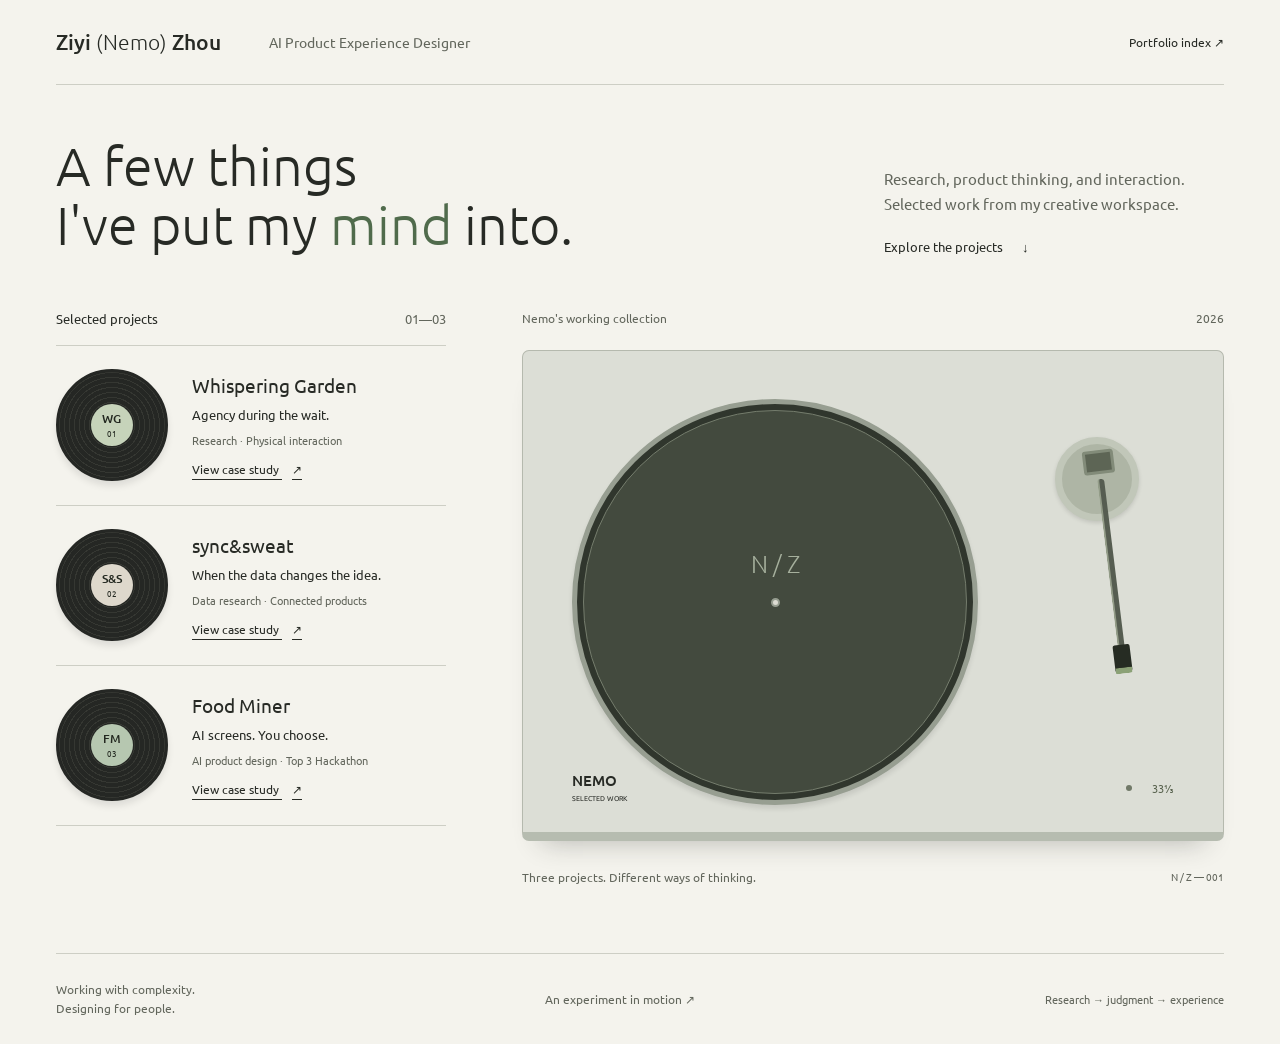
==== index.html @ 621d52f3 "Publish interactive vinyl workspace homepage" ====
<!doctype html>
<html lang="en">
<head>
 <meta charset="utf-8"><meta name="viewport" content="width=device-width,initial-scale=1">
 <title>Nemo's workspace | Selected projects</title>
 <link rel="preconnect" href="https://fonts.googleapis.com"><link rel="preconnect" href="https://fonts.gstatic.com" crossorigin>
 <link href="https://fonts.googleapis.com/css2?family=Ubuntu:wght@300;400;500;700&display=swap" rel="stylesheet">
 <link rel="stylesheet" href="workspace.css">
</head>
<body>
 <a class="skip" href="#projects">Skip to projects</a>
 <header><a class="name" href="index.html">Ziyi <span>(Nemo)</span> Zhou</a><p>AI Product Experience Designer</p><a href="portfolio-index.html">Portfolio index <span aria-hidden="true">↗</span></a></header>
 <main>
  <section class="introduction"><h1>A few things<br>I've put my <em>mind</em> into.</h1><div><p>Research, product thinking, and interaction.<br>Selected work from my creative workspace.</p><a href="#projects">Explore the projects <span aria-hidden="true">↓</span></a></div></section>
  <section class="workspace" aria-label="Project workspace">
   <div class="collection" id="projects"><h2>Selected projects <span>01—03</span></h2>
    <article class="project"><button class="record-source" data-project="garden" aria-label="Place Whispering Garden on the turntable"><span class="mini-record"><span class="record-label garden-label">WG<span>01</span></span></span></button><div><h3>Whispering Garden</h3><p>Agency during the wait.</p><span class="discipline">Research · Physical interaction</span><a href="whispering-garden.html">View case study <span aria-hidden="true">↗</span></a></div></article>
    <article class="project"><button class="record-source" data-project="sync" aria-label="Place Sync and Sweat on the turntable"><span class="mini-record"><span class="record-label sync-label">S&amp;S<span>02</span></span></span></button><div><h3>sync&amp;sweat</h3><p>When the data changes the idea.</p><span class="discipline">Data research · Connected products</span><a href="sync-sweat.html">View case study <span aria-hidden="true">↗</span></a></div></article>
    <article class="project"><button class="record-source" data-project="uber" aria-label="Place Food Miner on the turntable"><span class="mini-record"><span class="record-label uber-label">FM<span>03</span></span></span></button><div><h3>Food Miner</h3><p>AI screens. You choose.</p><span class="discipline">AI product design · Top 3 Hackathon</span><a href="uber-eats.html">View case study <span aria-hidden="true">↗</span></a></div></article>
   </div>
   <div class="station"><div class="station-heading"><span>Nemo's working collection</span><span>2026</span></div>
    <div class="turntable" id="turntable" aria-label="Turntable, drop a project record here">
     <div class="platter" id="platter"><div class="mat"><span class="mat-type">N / Z</span><span class="spindle"></span></div><div class="mounted-record" id="mounted" hidden><div class="record-label" id="mounted-label">WG<span>01</span></div></div></div>
     <div class="arm-base" aria-hidden="true"><div class="tonearm"><span class="arm-weight"></span><span class="arm-shaft"></span><span class="cartridge"></span></div></div>
     <div class="device-bottom" aria-hidden="true"><span class="device-mark">NEMO<br><small>SELECTED WORK</small></span><span class="device-light"></span><span class="device-speed">33⅓</span></div>
    </div>
    <div class="station-caption"><span class="status" id="status" role="status" aria-live="polite">Three projects. Different ways of thinking.</span><button id="cancel" type="button" hidden>Cancel</button><span class="catalogue">N / Z — 001</span></div>
    <div class="selected-preview" id="selected-preview" hidden><img id="selected-image" alt=""><div><span id="selected-category"></span><p id="selected-name"></p></div></div>
   </div>
  </section>
 </main>
 <footer><p>Working with complexity.<br>Designing for people.</p><a href="ascii-motion.html">An experiment in motion <span aria-hidden="true">↗</span></a><span>Research → judgment → experience</span></footer>
 <script src="workspace.js"></script>
</body>
</html>
---- workspace.css ----
:root{font-family:Ubuntu,Arial,sans-serif;color:#272a25;background:#f4f3ed;--green:#506b4c;--rule:#cdcec5}*{box-sizing:border-box}body{margin:0}a{color:inherit;text-underline-offset:5px}button{font:inherit;color:inherit}a:focus-visible,button:focus-visible{outline:2px solid var(--green);outline-offset:6px}::selection{background:#d9e4cf}.skip{position:fixed;top:-70px;left:20px;z-index:10;background:#272a25;color:white;padding:12px}.skip:focus{top:10px}header,main,footer{width:min(1440px,calc(100% - 112px));margin:auto}header{display:flex;align-items:center;gap:48px;border-bottom:1px solid var(--rule);padding:28px 0;font-size:14px}header .name{font-size:21px;text-decoration:none;font-weight:500}.name span{font-weight:300}header p{color:#62665c;margin:0}header>a:last-child{margin-left:auto;text-decoration:none;font-size:12px}.introduction{display:flex;justify-content:space-between;align-items:flex-end;padding:52px 0 45px;gap:40px}h1{font-size:54px;font-weight:300;line-height:1.09;margin:0;letter-spacing:0}h1 em{font-style:normal;color:var(--green)}.introduction>div{width:340px}.introduction p{font-size:15px;line-height:1.7;margin:0 0 18px;color:#62665c}.introduction a{font-size:13px;text-decoration:none}.introduction a span{margin-left:16px}.workspace{display:grid;grid-template-columns:390px minmax(0,1fr);gap:76px;padding:10px 0 62px;align-items:start}.collection h2{font-size:13px;font-weight:400;display:flex;justify-content:space-between;padding:0 0 18px;margin:0;border-bottom:1px solid var(--rule)}.collection h2 span{color:#62665c}.project{display:grid;grid-template-columns:112px 1fr;gap:24px;align-items:center;min-height:160px;border-bottom:1px solid var(--rule)}.project h3{font-size:19px;font-weight:400;margin:0 0 7px}.project p{font-size:13px;margin:0 0 7px;line-height:1.5}.discipline{display:block;font-size:11px;color:#62665c}.project a{display:inline-block;font-size:12px;margin-top:13px}.project a span{margin-left:10px}.record-source{width:112px;height:112px;border:0;background:none;padding:0;cursor:grab;touch-action:pan-y}.record-source:active{cursor:grabbing}.mini-record{position:relative;display:grid;place-items:center;width:112px;height:112px;border-radius:50%;background:repeating-radial-gradient(circle,#252724 0 2px,#353732 2px 3px,#252724 3px 5px);border:3px solid #252724;box-shadow:0 5px 7px #00000018;transition:transform 170ms ease}.record-source:hover .mini-record{transform:translateY(-4px) rotate(-8deg)}.record-label{width:40%;height:40%;border-radius:50%;background:#c5d0b5;display:flex;flex-direction:column;justify-content:center;align-items:center;font-weight:500;font-size:12px;color:#232820;line-height:1.4}.record-label span{font-size:8px;font-weight:400}.garden-label{background:#c6d3ba}.sync-label{background:#ded8cc}.uber-label{background:#b6c7b0}.station{min-width:0}.station-heading{display:flex;justify-content:space-between;font-size:12px;color:#62665c;padding-bottom:24px}.turntable{position:relative;width:100%;aspect-ratio:1.43;background:#dcded6;border:1px solid #b5b9ae;border-bottom:9px solid #b6bcb0;border-radius:7px;box-shadow:0 20px 26px -20px #272a2550;isolation:isolate}.platter{position:absolute;width:64%;aspect-ratio:1;left:7%;top:9%;border:5px solid #979e91;border-radius:50%;background:#30362d;box-shadow:0 4px 5px #00000018}.mat{position:absolute;inset:6px;border-radius:50%;display:grid;place-items:center;background:#434a3e;border:1px solid #747c6c}.mat-type{font-size:24px;color:#a6b09d;font-weight:300;transform:translateY(-38px)}.spindle{width:9px;height:9px;position:absolute;top:calc(50% - 4px);left:calc(50% - 4px);background:#dddcd3;border:2px solid #969d90;border-radius:50%;z-index:4}.mounted-record{position:absolute;inset:1px;border-radius:50%;background:repeating-radial-gradient(circle,#22251f 0 2px,#34382f 2px 3px,#22251f 3px 5px);display:grid;place-items:center}.mounted-record[hidden]{display:none}.mounted-record .record-label{font-size:28px}.mounted-record .record-label span{font-size:11px}.arm-base{position:absolute;left:82%;top:14%;width:11%;aspect-ratio:1;border-radius:50%;background:#aeb5a5;border:7px solid #c1c7b9;box-shadow:0 2px 4px #00000020}.tonearm{position:absolute;left:50%;top:50%;width:7px;height:260%;transform-origin:50% 0;transform:rotate(-7deg);transition:transform 380ms ease}.arm-shaft{position:absolute;inset:0 0 10%;background:#565d51;border-left:2px solid #939c88;border-radius:3px}.arm-weight{position:absolute;top:-29px;left:-12px;width:31px;height:24px;background:#5d6555;border:3px solid #828b79;border-radius:3px}.cartridge{position:absolute;width:17px;height:29px;left:-5px;bottom:0;background:#262c23;border-bottom:6px solid #8ba176;border-radius:2px}.device-bottom{position:absolute;bottom:6%;left:7%;right:7%;display:flex;align-items:center;gap:20px}.device-mark{font-size:15px;font-weight:500;line-height:1}.device-mark small{font-size:7px;font-weight:400}.device-light{margin-left:auto;width:6px;height:6px;border-radius:50%;background:#717968}.device-speed{font-size:11px;color:#59634f}.station-caption{display:flex;align-items:center;justify-content:space-between;gap:16px;font-size:12px;margin-top:22px;color:#62665c;min-height:28px}.catalogue{font-size:10px;white-space:nowrap}.station-caption button{background:none;border:0;padding:8px;text-decoration:underline;cursor:pointer;font-size:12px}.selected-preview{display:flex;align-items:center;gap:16px;margin-top:20px}.selected-preview[hidden]{display:none}.selected-preview img{width:58px;height:58px;object-fit:cover}.selected-preview span{font-size:10px;color:#62665c}.selected-preview p{font-size:16px;margin:5px 0 0}.turntable.is-target .platter{outline:2px solid var(--green);outline-offset:5px}.turntable.is-playing .mounted-record{animation:spin 1.8s linear infinite}.turntable.is-playing .tonearm{transform:rotate(30deg)}.turntable.is-playing .device-light{background:#678650}.drag-record{position:fixed;top:0;left:0;z-index:20;pointer-events:none;width:112px;height:112px}.drag-record .mini-record{box-shadow:0 12px 17px #00000030}.record-source.is-dragging{opacity:.35}footer{border-top:1px solid var(--rule);display:flex;justify-content:space-between;gap:30px;align-items:center;padding:26px 0;color:#62665c;font-size:12px}footer p{margin:0;line-height:1.6}footer>span{font-size:11px}footer a{text-decoration:none}@keyframes spin{to{transform:rotate(360deg)}}
.platter{width:58%;top:10%}.arm-base{left:76%;top:18%;width:12%}.tonearm{height:280%}.turntable.is-playing .tonearm{transform:rotate(42deg)}
@media(min-width:1600px){.workspace{gap:100px;grid-template-columns:430px 1fr}.introduction{padding:60px 0}.project{min-height:180px}}
@media(max-width:1100px){header,main,footer{width:calc(100% - 56px)}.workspace{grid-template-columns:330px minmax(0,1fr);gap:32px}.project{grid-template-columns:90px 1fr;gap:18px}.record-source,.mini-record{width:90px;height:90px}.project h3{font-size:17px}h1{font-size:46px}.introduction>div{width:290px}.station-caption{align-items:flex-start}.catalogue{display:none}}
@media(max-width:760px){header,main,footer{width:calc(100% - 36px)}header{flex-wrap:wrap;gap:10px;padding:22px 0}header .name{font-size:19px}header p{order:3;width:100%;font-size:12px}.introduction{display:block;padding:34px 0}h1{font-size:42px}.introduction>div{width:auto;margin-top:22px}.introduction p{font-size:14px}.workspace{display:flex;flex-direction:column;gap:32px}.collection,.station{width:100%}.project{min-height:145px;grid-template-columns:90px 1fr}.station{max-width:560px;align-self:center}.project h3{font-size:18px}.station-heading{padding-bottom:16px}.station-caption{font-size:11px}.mounted-record .record-label{font-size:20px}footer{align-items:flex-start}footer>span{display:none}.mat-type{font-size:18px;transform:translateY(-26px)}}
@media(prefers-reduced-motion:reduce){*,*::before,*::after{animation:none!important;transition:none!important}}
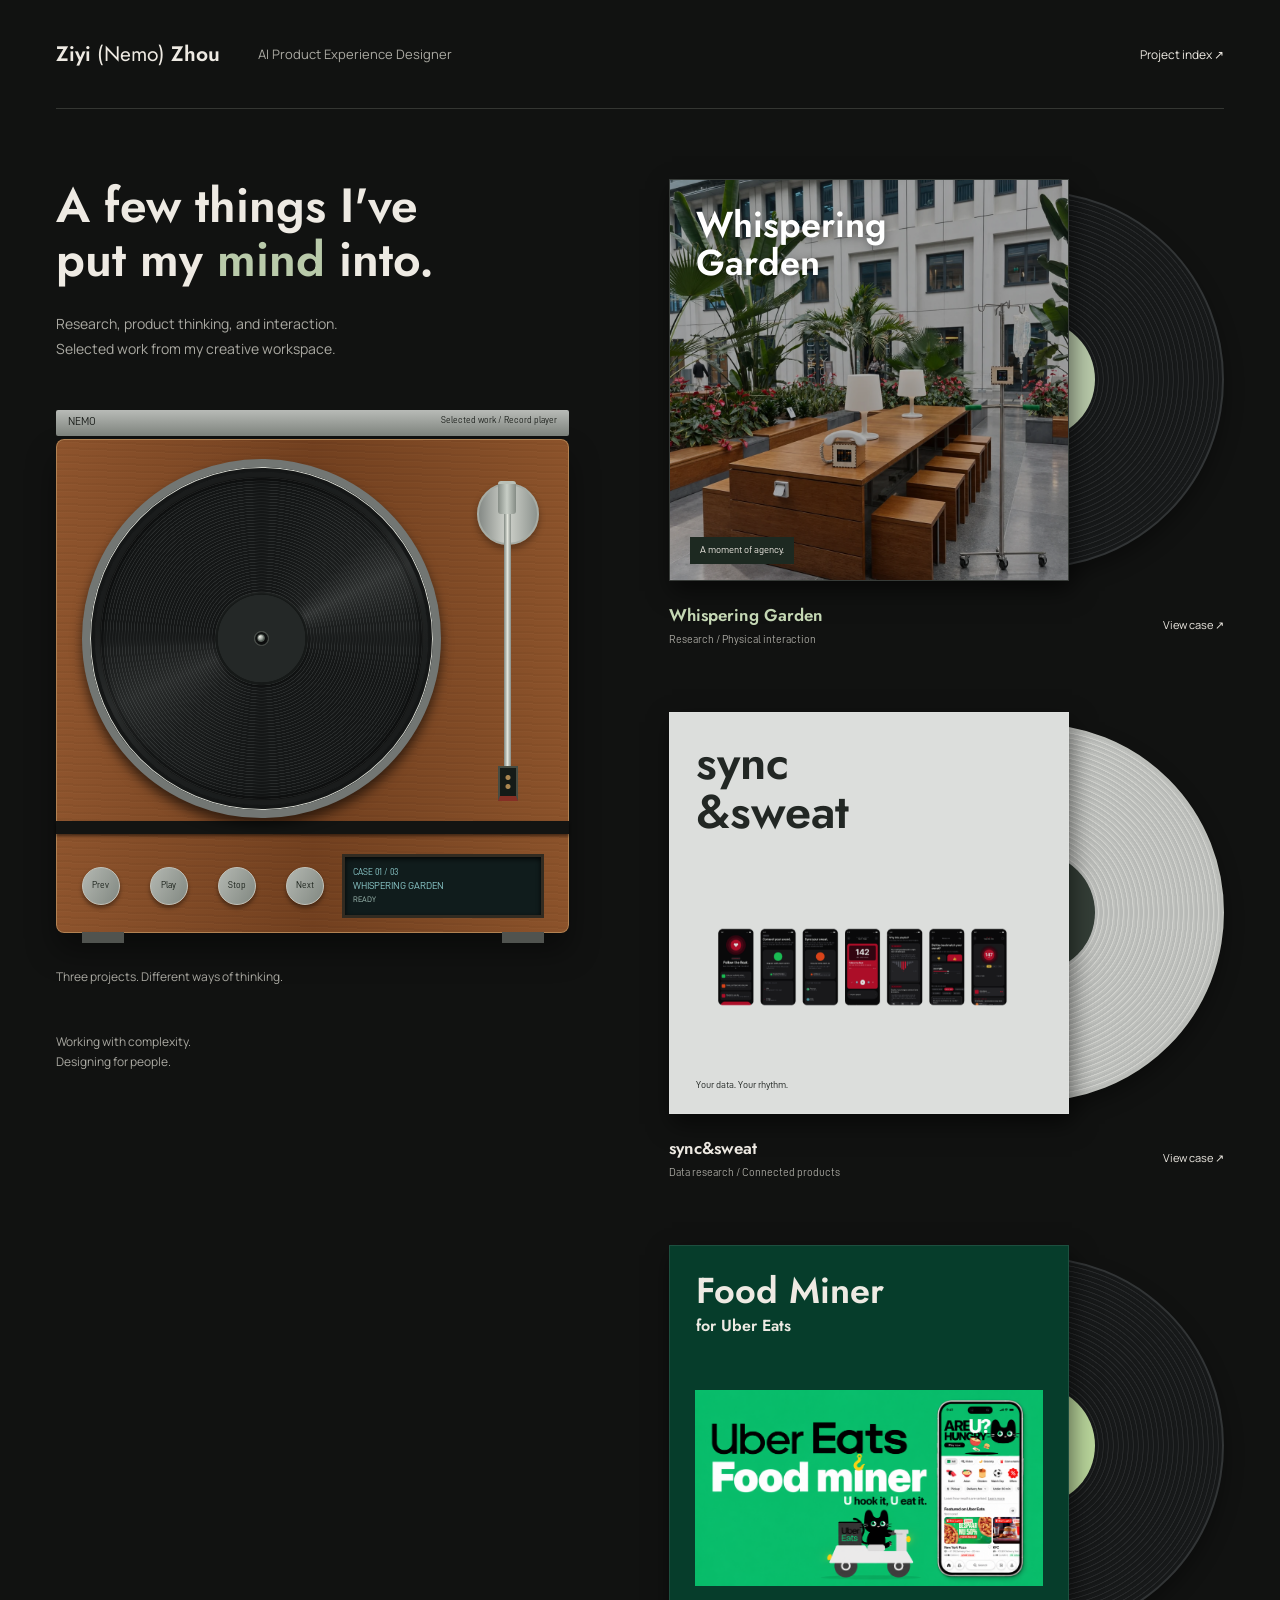
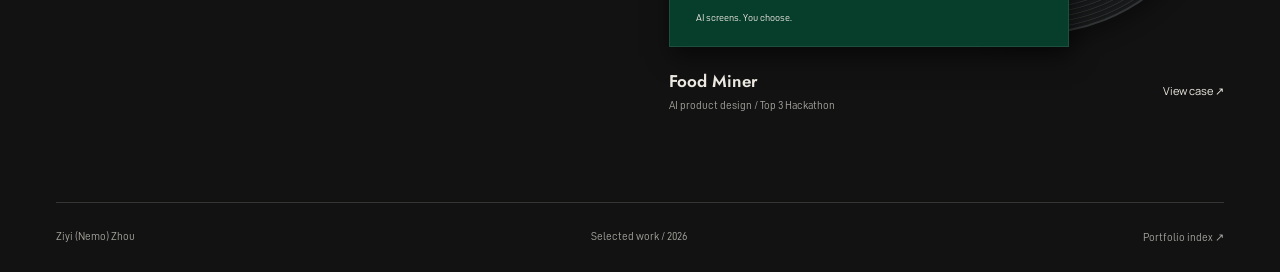
==== commit fb2dbf3f: "Publish wooden vinyl homepage and unified dark case theme" ====
--- a/index.html
+++ b/index.html
@@ -1,35 +1,51 @@
 <!doctype html>
 <html lang="en">
 <head>
- <meta charset="utf-8"><meta name="viewport" content="width=device-width,initial-scale=1">
- <title>Nemo's workspace | Selected projects</title>
- <link rel="preconnect" href="https://fonts.googleapis.com"><link rel="preconnect" href="https://fonts.gstatic.com" crossorigin>
- <link href="https://fonts.googleapis.com/css2?family=Ubuntu:wght@300;400;500;700&display=swap" rel="stylesheet">
- <link rel="stylesheet" href="workspace.css">
+<meta charset="utf-8"><meta name="viewport" content="width=device-width,initial-scale=1">
+<title>Ziyi (Nemo) Zhou | Record collection</title>
+<link rel="stylesheet" href="vinyl-demo.css">
+<link rel="stylesheet" href="vinyl-retro.css">
 </head>
 <body>
- <a class="skip" href="#projects">Skip to projects</a>
- <header><a class="name" href="index.html">Ziyi <span>(Nemo)</span> Zhou</a><p>AI Product Experience Designer</p><a href="portfolio-index.html">Portfolio index <span aria-hidden="true">↗</span></a></header>
- <main>
-  <section class="introduction"><h1>A few things<br>I've put my <em>mind</em> into.</h1><div><p>Research, product thinking, and interaction.<br>Selected work from my creative workspace.</p><a href="#projects">Explore the projects <span aria-hidden="true">↓</span></a></div></section>
-  <section class="workspace" aria-label="Project workspace">
-   <div class="collection" id="projects"><h2>Selected projects <span>01—03</span></h2>
-    <article class="project"><button class="record-source" data-project="garden" aria-label="Place Whispering Garden on the turntable"><span class="mini-record"><span class="record-label garden-label">WG<span>01</span></span></span></button><div><h3>Whispering Garden</h3><p>Agency during the wait.</p><span class="discipline">Research · Physical interaction</span><a href="whispering-garden.html">View case study <span aria-hidden="true">↗</span></a></div></article>
-    <article class="project"><button class="record-source" data-project="sync" aria-label="Place Sync and Sweat on the turntable"><span class="mini-record"><span class="record-label sync-label">S&amp;S<span>02</span></span></span></button><div><h3>sync&amp;sweat</h3><p>When the data changes the idea.</p><span class="discipline">Data research · Connected products</span><a href="sync-sweat.html">View case study <span aria-hidden="true">↗</span></a></div></article>
-    <article class="project"><button class="record-source" data-project="uber" aria-label="Place Food Miner on the turntable"><span class="mini-record"><span class="record-label uber-label">FM<span>03</span></span></span></button><div><h3>Food Miner</h3><p>AI screens. You choose.</p><span class="discipline">AI product design · Top 3 Hackathon</span><a href="uber-eats.html">View case study <span aria-hidden="true">↗</span></a></div></article>
-   </div>
-   <div class="station"><div class="station-heading"><span>Nemo's working collection</span><span>2026</span></div>
-    <div class="turntable" id="turntable" aria-label="Turntable, drop a project record here">
-     <div class="platter" id="platter"><div class="mat"><span class="mat-type">N / Z</span><span class="spindle"></span></div><div class="mounted-record" id="mounted" hidden><div class="record-label" id="mounted-label">WG<span>01</span></div></div></div>
-     <div class="arm-base" aria-hidden="true"><div class="tonearm"><span class="arm-weight"></span><span class="arm-shaft"></span><span class="cartridge"></span></div></div>
-     <div class="device-bottom" aria-hidden="true"><span class="device-mark">NEMO<br><small>SELECTED WORK</small></span><span class="device-light"></span><span class="device-speed">33⅓</span></div>
-    </div>
-    <div class="station-caption"><span class="status" id="status" role="status" aria-live="polite">Three projects. Different ways of thinking.</span><button id="cancel" type="button" hidden>Cancel</button><span class="catalogue">N / Z — 001</span></div>
-    <div class="selected-preview" id="selected-preview" hidden><img id="selected-image" alt=""><div><span id="selected-category"></span><p id="selected-name"></p></div></div>
-   </div>
-  </section>
- </main>
- <footer><p>Working with complexity.<br>Designing for people.</p><a href="ascii-motion.html">An experiment in motion <span aria-hidden="true">↗</span></a><span>Research → judgment → experience</span></footer>
- <script src="workspace.js"></script>
-</body>
-</html>
+<header><a href="index.html">Ziyi <span>(Nemo)</span> Zhou</a><p>AI Product Experience Designer</p><a href="portfolio-index.html">Project index &#8599;</a></header>
+<main>
+<section class="studio">
+<h1>A few things I've<br>put my <em>mind</em> into.</h1>
+<p class="intro">Research, product thinking, and interaction.<br>Selected work from my creative workspace.</p>
+<div class="deck" id="deck" aria-label="Turntable: drop a project here">
+<div class="retro-name">NEMO <span>Selected work / Record player</span></div>
+<div class="platter"><div class="disc playing-disc"><span class="label" aria-hidden="true"></span></div><i class="spindle"></i></div>
+<div class="arm-pivot"><div class="arm"><i></i></div></div>
+<div class="deck-bottom"><span class="maker">NEMO <small>DESIGN COLLECTION</small></span><span class="light"></span><span>33 / 45</span></div>
+<div class="retro-controls"><div class="transport"><button id="retro-prev" title="Select previous project">Prev</button><button id="retro-play" title="Open selected project">Play</button><button id="retro-stop" title="Stop opening project">Stop</button><button id="retro-next" title="Select next project">Next</button></div><div class="retro-display" aria-live="polite"><span id="retro-track">CASE 01 / 03</span><strong id="retro-title">WHISPERING GARDEN</strong><small id="retro-state">READY</small></div></div>
+</div>
+<div class="playback"><p id="status" role="status">Three projects. Different ways of thinking.</p><button id="cancel" hidden>Cancel</button></div>
+<p class="signature">Working with complexity.<br>Designing for people.</p>
+</section>
+<section class="collection" aria-label="Selected projects">
+<article class="album garden">
+<button class="sleeve" data-href="whispering-garden.html" data-name="Whispering Garden" aria-label="Play Whispering Garden">
+<span class="disc peek"><span class="label">WG<small>01 / SIDE A</small></span></span>
+<span class="jacket"><img src="assets/whispering-garden/garden-cover-photocomposite.webp" alt="Whispering Garden listening objects in a hospital garden"><span class="cover-type">Whispering<br>Garden</span><span class="cover-foot">A moment of agency.</span></span>
+</button>
+<div class="album-caption"><div><h2>Whispering Garden</h2><p>Research / Physical interaction</p></div><a href="whispering-garden.html" aria-label="View Whispering Garden case study">View case &#8599;</a></div>
+</article>
+<article class="album sync">
+<button class="sleeve" data-href="sync-sweat.html" data-name="sync&sweat" aria-label="Play sync and sweat">
+<span class="disc peek"><span class="label">S&amp;S<small>02 / SIDE A</small></span></span>
+<span class="jacket"><span class="cover-type">sync<span>&amp;sweat</span></span><img src="assets/sync-sweat/app-flow.png" alt="Sync and Sweat mobile product screens"><span class="cover-foot">Your data. Your rhythm.</span></span>
+</button>
+<div class="album-caption"><div><h2>sync&amp;sweat</h2><p>Data research / Connected products</p></div><a href="sync-sweat.html" aria-label="View Sync and Sweat case study">View case &#8599;</a></div>
+</article>
+<article class="album food">
+<button class="sleeve" data-href="uber-eats.html" data-name="Food Miner" aria-label="Play Food Miner">
+<span class="disc peek"><span class="label">FM<small>03 / SIDE A</small></span></span>
+<span class="jacket"><span class="cover-type">Food Miner<span>for Uber Eats</span></span><img src="assets/uber-eats/food-miner-project-cover.png" alt="Food Miner Uber Eats concept with mobile interface"><span class="cover-foot">AI screens. You choose.</span></span>
+</button>
+<div class="album-caption"><div><h2>Food Miner</h2><p>AI product design / Top 3 Hackathon</p></div><a href="uber-eats.html" aria-label="View Food Miner case study">View case &#8599;</a></div>
+</article>
+</section>
+</main>
+<footer><span>Ziyi (Nemo) Zhou</span><span>Selected work / 2026</span><a href="portfolio-index.html">Portfolio index &#8599;</a></footer>
+<script src="vinyl-demo.js"></script>
+</body></html>
--- a/vinyl-demo.css
+++ b/vinyl-demo.css
@@ -0,0 +1,5 @@
+:root{font-family:Ubuntu,Arial,sans-serif;color:#eeeae3;background:#111211;color-scheme:dark;--muted:#aaa9a2;--accent:#b9caaa}*{box-sizing:border-box}body{margin:0}a{color:inherit;text-decoration:none}button{font:inherit;color:inherit}::selection{background:#b9caaa;color:#111}a:focus-visible,button:focus-visible{outline:2px solid var(--accent);outline-offset:8px}header,main,footer{width:min(1400px,calc(100% - 112px));margin:auto}header{display:flex;align-items:center;gap:38px;padding:32px 0;border-bottom:1px solid #343632}header>a:first-child{font-size:21px}header>a span{font-weight:300}header p{font-size:13px;color:var(--muted)}header>a:last-child{margin-left:auto;font-size:12px}main{display:grid;grid-template-columns:1fr 1.08fr;gap:100px;padding:70px 0 90px;align-items:start}.studio{position:sticky;top:45px}h1{font-size:48px;line-height:1.12;font-weight:300;letter-spacing:0;margin:0 0 24px}h1 em{font-style:normal;color:var(--accent)}.intro{color:var(--muted);font-size:14px;line-height:1.8;margin:0 0 54px}.deck{position:relative;aspect-ratio:1.3;width:100%;background:#b5a38a;border-radius:7px;border:1px solid #d1c1a6;border-bottom:9px solid #7c6d58;box-shadow:0 24px 40px -10px #0009;isolation:isolate}.deck:before{content:"";position:absolute;inset:8px;border:1px solid #94836e;border-radius:3px;pointer-events:none}.platter{position:absolute;width:72%;aspect-ratio:1;top:5%;left:4%;border:4px solid #898982;border-radius:50%;background:#151616;box-shadow:0 5px 8px #0006}.disc{display:grid;place-items:center;aspect-ratio:1;border-radius:50%;background:repeating-radial-gradient(circle,#17191a 0 2px,#27292a 2.4px 3px,#161818 3.5px 5px);border:2px solid #323536;box-shadow:0 10px 20px #0005}.playing-disc{position:absolute;inset:3px}.label{border-radius:50%;width:32%;aspect-ratio:1;background:#e5e2d7;color:#242522;display:flex;align-items:center;justify-content:center;flex-direction:column;text-align:center;font-size:19px;gap:7px}.label b{font-weight:400}.label small{font-size:7px;line-height:1.6}.spindle{position:absolute;inset:calc(50% - 3px);border-radius:50%;background:#959b96;border:1px solid #e6e9e6;z-index:2}.arm-pivot{position:absolute;right:10%;top:13%;width:11%;aspect-ratio:1;border-radius:50%;background:#27292a;border:5px solid #828680;box-shadow:0 4px 7px #0005}.arm{position:absolute;top:50%;left:40%;width:9px;height:235px;max-height:480%;background:#b5bbb8;border-right:3px solid #666d69;transform-origin:50% 0;transform:rotate(-6deg);transition:transform .45s ease}.arm:before{content:"";position:absolute;top:-18px;left:-10px;width:27px;height:26px;background:#333738;border-top:3px solid #7f8584}.arm i{position:absolute;bottom:-6px;left:-5px;width:20px;height:36px;background:#212425;border-bottom:4px solid #b9caaa}.deck-bottom{position:absolute;left:7%;right:8%;bottom:6%;display:flex;align-items:center;gap:15px;color:#292b27;font-size:10px}.maker{font-size:17px;font-weight:700}.maker small{display:block;font-size:6px;font-weight:400;margin-top:3px}.light{width:7px;height:7px;border-radius:50%;background:#425540;margin-left:auto}.playback{display:flex;align-items:center;justify-content:space-between;min-height:54px;font-size:12px;color:var(--muted)}.playback button{border:0;background:none;text-decoration:underline;cursor:pointer}.signature{font-size:12px;color:var(--muted);line-height:1.7;margin-top:28px}.collection{display:grid;gap:66px;min-width:0}.album{min-width:0}.sleeve{display:block;position:relative;border:0;padding:0;background:none;width:100%;aspect-ratio:1.38;cursor:grab;text-align:left;touch-action:pan-y}.jacket{position:absolute;inset:0 auto 0 0;width:72%;background:#232824;overflow:hidden;box-shadow:3px 10px 22px #0008;border:1px solid #ffffff18;transition:transform .35s ease;display:block}.peek{position:absolute;right:0;top:3%;width:68%;transition:transform .45s ease}.peek .label{font-size:18px}.jacket img{width:100%;height:100%;object-fit:cover;display:block}.cover-type{position:absolute;z-index:1;top:26px;left:26px;font-size:36px;line-height:1.05;font-weight:300}.cover-foot{position:absolute;bottom:22px;left:26px;font-size:10px;z-index:1}.garden .jacket img{filter:brightness(.68)}.garden .cover-type{color:white;text-shadow:0 2px 8px #0007}.garden .cover-foot{background:#1d2921;padding:8px 10px;left:20px;bottom:16px}.garden .label{background:#b9caaa}.sync .jacket{background:#dcdedc;color:#222724}.sync .cover-type{font-size:47px}.cover-type>span{display:block}.sync .jacket img{position:absolute;top:44%;height:39%;object-fit:contain;mix-blend-mode:multiply}.sync .peek{background:repeating-radial-gradient(circle,#b8bab7 0 2px,#d0d1cd 2.4px 3px,#bfc1bd 3.5px 5px);border-color:#bdbfba}.sync .label{background:#343e37;color:#eee}.food .jacket{background:#063d2b}.food .cover-type{font-size:36px}.food .cover-type>span{font-size:16px;margin-top:9px}.food .jacket img{position:absolute;top:36%;height:49%;object-fit:contain}.food .label{background:#b9d59b}.album-caption{display:flex;align-items:center;justify-content:space-between;gap:12px;padding-top:22px}h2{font-size:17px;font-weight:400;margin:0 0 7px}.album-caption p{font-size:11px;color:var(--muted);margin:0}.album-caption a{font-size:11px;padding:12px 0;white-space:nowrap}.sleeve:hover .peek,.sleeve:focus-visible .peek{transform:translateX(10px) rotate(12deg)}.sleeve:hover .jacket{transform:translateX(-4px)}.deck.target{outline:2px solid var(--accent);outline-offset:7px}.deck.playing .playing-disc{animation:spin 2.5s linear infinite}.deck.playing .arm{transform:rotate(27deg)}.deck.playing .light{background:#d0e4ad}.drag-ghost{position:fixed;width:160px;pointer-events:none;z-index:100;opacity:.95}.drag-ghost .label{font-size:16px}.drag-ghost .label small{font-size:6px}footer{border-top:1px solid #343632;display:flex;justify-content:space-between;gap:20px;padding:28px 0;color:var(--muted);font-size:11px}@keyframes spin{to{transform:rotate(360deg)}}
+@media(min-width:1600px){main{gap:140px}.collection{gap:80px}}
+@media(max-width:1050px){header,main,footer{width:calc(100% - 64px)}main{gap:50px}h1{font-size:38px}.cover-type,.food .cover-type{font-size:28px}.sync .cover-type{font-size:36px}.arm{height:180px}.cover-type{top:20px;left:20px}}
+@media(max-width:700px){header,main,footer{width:calc(100% - 40px)}header{flex-wrap:wrap;gap:10px;padding:24px 0}header>a:first-child{font-size:19px}header p{order:3;width:100%;margin:4px 0 0;font-size:12px}main{display:block;padding-top:34px}.studio{position:relative;top:auto}h1{font-size:38px}.intro{margin-bottom:32px;font-size:13px}.deck{max-width:400px;margin:auto}.signature{display:none}.collection{margin-top:38px;gap:42px}.album-caption{padding-top:17px}.cover-type,.food .cover-type{font-size:32px}.sync .cover-type{font-size:42px}.arm{height:200px}footer{flex-wrap:wrap}.cover-foot{font-size:9px}}
+@media(prefers-reduced-motion:reduce){*,*:before,*:after{animation:none!important;transition:none!important}}
--- a/vinyl-retro.css
+++ b/vinyl-retro.css
@@ -0,0 +1,17 @@
+.deck{aspect-ratio:1.04;border:0;border-radius:8px;background-color:#75441f;background-image:repeating-linear-gradient(2deg,#ffffff04 0 1px,#1209000a 1px 3px,transparent 3px 7px),linear-gradient(90deg,#8e542d,#72401f 50%,#8c532b);box-shadow:0 18px 30px #0006,inset 0 0 0 1px #b18253;padding-bottom:20%;margin-top:78px;margin-bottom:17px}.deck:before{inset:auto 0 20% 0;height:13px;border:0;border-radius:0;background:#131412;box-shadow:0 2px 3px #0008}.deck:after{content:"";position:absolute;bottom:-10px;left:5%;width:90%;height:11px;background:linear-gradient(90deg,#50534f 0 9%,transparent 9% 91%,#50534f 91%);z-index:-1}.retro-name{position:absolute;left:0;right:0;top:-29px;height:26px;background:linear-gradient(#b8bbb7,#7d827c);color:#191d19;font-size:11px;font-weight:500;padding:6px 12px;border-radius:2px;display:flex;justify-content:space-between}.retro-name span{font-size:9px;font-weight:400}.deck .platter{width:74%;left:5%;top:5%;border:8px solid #747874;box-shadow:0 3px 8px #0008,inset 0 0 0 2px #a1a5a0;background:#353a35}.deck .playing-disc{inset:4px;background:repeating-radial-gradient(circle,#303530 0 3px,#353a35 3px 4px,#303530 4px 8px);box-shadow:none;border:0}.deck .label{background:#303530;color:#babfb4;width:32%;font-size:18px}.deck .label small{font-size:6px}.deck .arm-pivot{right:6%;top:9%;width:12%;background:linear-gradient(90deg,#858a86,#d0d3cc 48%,#8d938e);border:2px solid #a6aca5}.deck .arm{top:35%;left:43%;height:290px;max-height:510%;width:7px;transform:rotate(0deg);background:linear-gradient(90deg,#808881,#e2e5dc 50%,#868d87);border:0}.deck .arm:before{width:18px;left:-6px;top:-24px;height:30px;background:linear-gradient(90deg,#878e87,#c8cec6,#858c85);border-top:3px solid #b9c0b7;border-radius:3px}.deck .arm i{background:#151b17;border:2px solid #474c42;border-bottom:5px solid #852f24;width:20px;height:35px;left:-6px}.deck .arm i:before{content:"";position:absolute;inset:5px;background:radial-gradient(circle,#aa8650 0 2px,transparent 3px);background-size:6px 9px}.deck.playing .arm{transform:rotate(25deg)}.deck-bottom{display:none}.retro-controls{position:absolute;bottom:3%;left:5%;right:5%;height:13%;display:grid;grid-template-columns:1.2fr 1fr;gap:18px;align-items:center}.transport{display:flex;justify-content:space-between;gap:7px}.transport button{width:38px;height:38px;border-radius:50%;background:linear-gradient(120deg,#b4b8b2,#818881);border:1px solid #c0c4bd;box-shadow:0 3px 4px #0006;color:#171e17;font-size:9px;padding:0;cursor:pointer}.transport button:hover{background:#c4ccbd}.transport button:active{transform:translateY(2px);box-shadow:none}.retro-display{align-self:stretch;min-width:0;background:#101c1c;border:3px solid #322b21;box-shadow:inset 0 2px 5px #000c;color:#8bc9ca;padding:5px 8px;display:flex;flex-direction:column;justify-content:center;font-family:monospace;font-size:9px;gap:3px}.retro-display strong{font-size:10px;font-weight:400;white-space:nowrap;overflow:hidden;text-overflow:ellipsis}.retro-display small{font-size:8px;color:#a7c5bc}.retro-display>span{font-size:9px}.album.is-selected .album-caption h2{color:#c6d9b6}.studio .intro{margin-bottom:0}
+@font-face{font-family:Jost;src:url("assets/fonts/home/Jost.ttf") format("truetype");font-weight:100 900;font-style:normal;font-display:swap}
+@font-face{font-family:Manrope;src:url("assets/fonts/home/Manrope.ttf") format("truetype");font-weight:200 800;font-style:normal;font-display:swap}
+@font-face{font-family:"D-DIN";src:url("assets/fonts/home/D-DIN.woff2") format("woff2");font-weight:400;font-style:normal;font-display:swap}
+:root{font-family:Manrope,Arial,sans-serif;font-weight:400}
+.studio h1,.cover-type,.album-caption h2,header>a:first-child{font-family:Jost,Arial,sans-serif;font-weight:600}
+header>a span{font-weight:400}
+.retro-name,.retro-name span,.transport button,.retro-display,.retro-display strong,.retro-display small,.cover-foot,.album-caption p,footer{font-family:"D-DIN",Arial,sans-serif;font-weight:400}
+.retro-display{font-variant-numeric:tabular-nums}
+.deck .platter{width:70%;top:4%}
+.deck .platter{border-color:#727673;box-shadow:0 7px 12px #0009,inset 0 0 0 1px #d1d3cb;background:#141616}
+.deck .playing-disc{inset:3px;border:2px solid #151717;background:repeating-radial-gradient(circle at center,#141616 0 1px,#2a2d2d 1.3px 1.8px,#151717 2.2px 3px);box-shadow:inset 0 0 0 4px #202323,inset 0 0 0 5px #454a464d,inset 0 0 18px #0008}
+.deck .playing-disc:before{content:"";position:absolute;inset:0;border-radius:50%;pointer-events:none;background:conic-gradient(from 15deg,transparent 0deg,#dbe2dd08 32deg,#e8eeea20 48deg,#c9d4cf09 65deg,transparent 95deg,transparent 175deg,#dbe2dd08 208deg,#e8eeea18 230deg,transparent 260deg,transparent 360deg);box-shadow:inset 0 0 0 9px #0003}
+.deck .label{position:relative;z-index:1;width:28%;background:radial-gradient(circle,#121414 0 9%,#454a46 10% 11%,#242827 12% 66%,#161918 67% 70%,#323735 71% 72%,#222624 73%);box-shadow:0 1px 3px #0009,inset 0 1px 2px #ffffff10;color:transparent;font-size:0}
+.deck .spindle{inset:calc(50% - 4px);background:radial-gradient(circle at 30% 25%,#f5f4ed,#a3aaa3 45%,#505952 80%);border:1px solid #555e57;box-shadow:1px 2px 3px #0009}
+@media(max-width:1050px){.deck .arm{height:225px}.retro-controls{gap:8px;left:4%;right:4%}.transport{gap:4px}.transport button{width:30px;height:30px;font-size:8px}.retro-display{padding:3px 5px}.retro-display strong{font-size:8px}.retro-display>span,.retro-display small{font-size:7px}}
+@media(max-width:700px){.deck{margin-top:58px}.deck .arm{height:200px}.transport button{width:33px;height:33px}.retro-name{font-size:10px}.retro-name span{font-size:8px}.retro-display strong{font-size:8px}.deck .label{font-size:14px}}
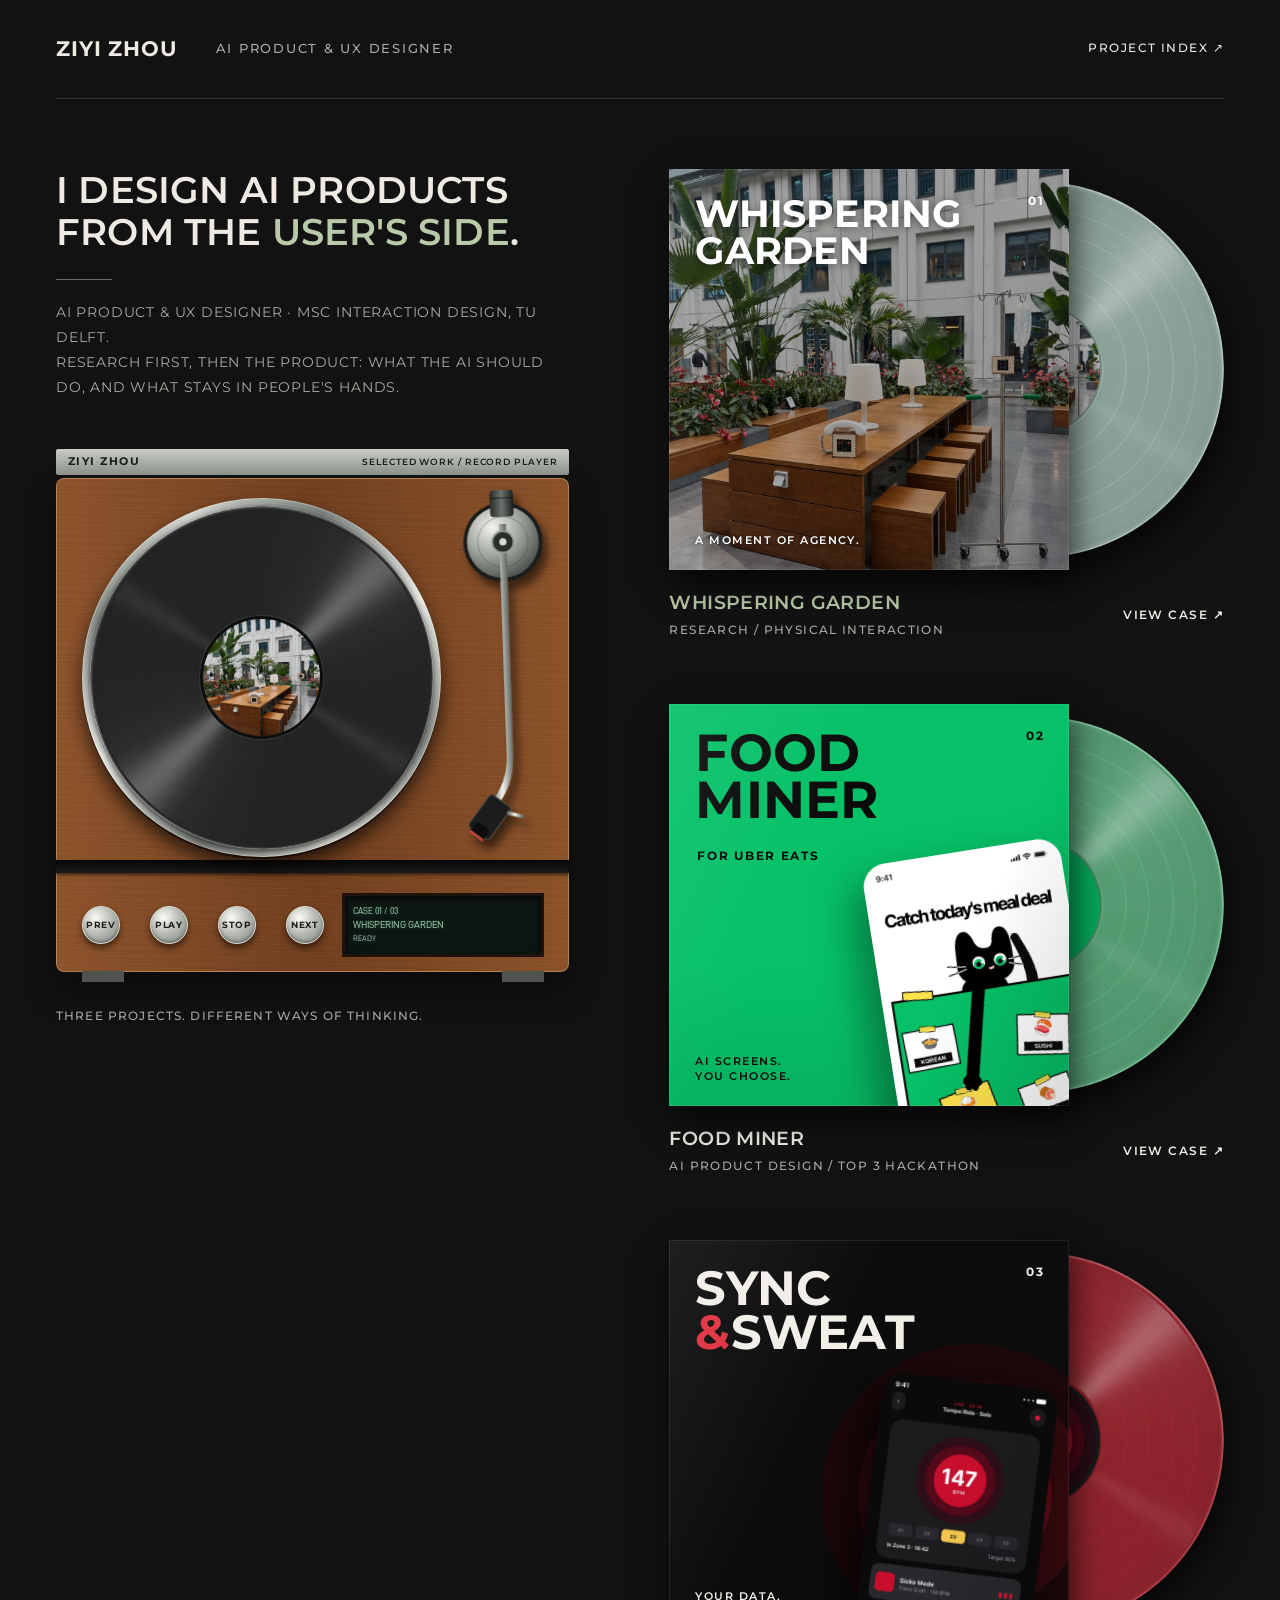
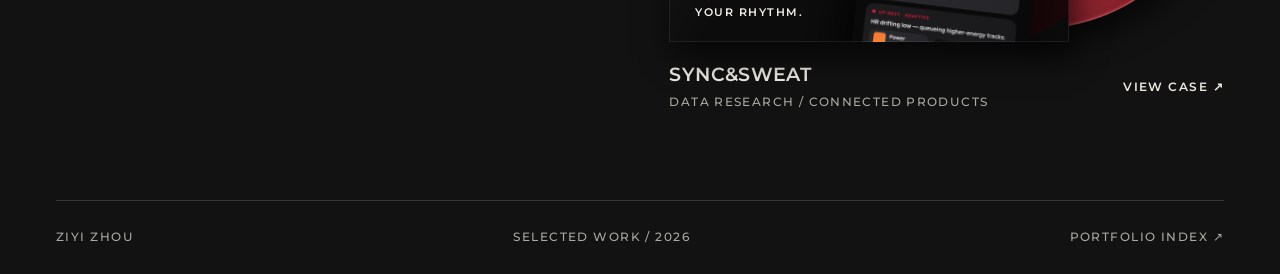
==== commit 08df9d56: "Refresh homepage: translucent vinyl, new sleeves, new positioning - Montserrat type, lighter weights" ====
--- a/index.html
+++ b/index.html
@@ -2,50 +2,99 @@
 <html lang="en">
 <head>
 <meta charset="utf-8"><meta name="viewport" content="width=device-width,initial-scale=1">
-<title>Ziyi (Nemo) Zhou | Record collection</title>
+<title>Ziyi Zhou | AI Product &amp; UX Designer</title>
+<meta name="description" content="Ziyi Zhou, AI product and UX designer. MSc Interaction Design at TU Delft. Selected work in healthcare, personal data and AI.">
 <link rel="stylesheet" href="vinyl-demo.css">
 <link rel="stylesheet" href="vinyl-retro.css">
+<link rel="stylesheet" href="home.css?v=1">
 </head>
-<body>
-<header><a href="index.html">Ziyi <span>(Nemo)</span> Zhou</a><p>AI Product Experience Designer</p><a href="portfolio-index.html">Project index &#8599;</a></header>
+<body class="hd">
+<header><a href="index.html">Ziyi Zhou</a><p>AI Product &amp; UX Designer</p><a href="portfolio-index.html">Project index &#8599;</a></header>
 <main>
 <section class="studio">
-<h1>A few things I've<br>put my <em>mind</em> into.</h1>
-<p class="intro">Research, product thinking, and interaction.<br>Selected work from my creative workspace.</p>
+<h1>I design AI products<br>from the <em>user's side</em>.</h1>
+<p class="intro">AI Product &amp; UX Designer · MSc Interaction Design, TU Delft.<br>Research first, then the product: what the AI should do, and what stays in people's hands.</p>
 <div class="deck" id="deck" aria-label="Turntable: drop a project here">
-<div class="retro-name">NEMO <span>Selected work / Record player</span></div>
+<div class="retro-name">ZIYI ZHOU <span>Selected work / Record player</span></div>
 <div class="platter"><div class="disc playing-disc"><span class="label" aria-hidden="true"></span></div><i class="spindle"></i></div>
-<div class="arm-pivot"><div class="arm"><i></i></div></div>
-<div class="deck-bottom"><span class="maker">NEMO <small>DESIGN COLLECTION</small></span><span class="light"></span><span>33 / 45</span></div>
+<div class="gloss" aria-hidden="true"></div>
+<svg class="tonearm" viewBox="0 0 120 420" aria-hidden="true">
+  <defs>
+    <linearGradient id="ta-metal" x1="0" x2="1"><stop offset="0" stop-color="#6d726e"/><stop offset=".45" stop-color="#f2f3ee"/><stop offset=".6" stop-color="#c9ccc6"/><stop offset="1" stop-color="#5d625e"/></linearGradient>
+    <radialGradient id="ta-base" cx=".35" cy=".3" r=".8"><stop offset="0" stop-color="#f4f4ef"/><stop offset=".45" stop-color="#a7aca6"/><stop offset="1" stop-color="#3f4440"/></radialGradient>
+    <linearGradient id="ta-weight" x1="0" x2="1"><stop offset="0" stop-color="#2a2d2b"/><stop offset=".5" stop-color="#6c716d"/><stop offset="1" stop-color="#1d201e"/></linearGradient>
+    <filter id="ta-shadow" x="-40%" y="-10%" width="180%" height="130%"><feDropShadow dx="6" dy="9" stdDeviation="5" flood-color="#000" flood-opacity=".55"/></filter>
+  </defs>
+  <g filter="url(#ta-shadow)">
+    <circle cx="60" cy="60" r="44" fill="#1a1c1b"/>
+    <circle cx="60" cy="60" r="40" fill="url(#ta-base)"/>
+    <circle cx="60" cy="60" r="28" fill="none" stroke="#2c302d" stroke-opacity=".35"/>
+    <g class="arm-rot">
+      <rect x="47" y="2" width="26" height="30" rx="4" fill="url(#ta-weight)"/>
+      <rect x="47" y="10" width="26" height="2" fill="#000" opacity=".35"/>
+      <path d="M56 40 L64 40 L63 300 Q62 332 44 352 L38 348 Q55 328 56 300 Z" fill="url(#ta-metal)"/>
+      <g transform="rotate(38 42 356)">
+        <rect x="28" y="346" width="28" height="44" rx="3" fill="#1b1d1c" stroke="#4a4f4b"/>
+        <rect x="33" y="380" width="18" height="14" rx="2" fill="#0f1010"/>
+        <rect x="33" y="392" width="18" height="3" fill="#b8453a"/>
+        <path d="M56 352 l16 -6" stroke="url(#ta-metal)" stroke-width="3.5" stroke-linecap="round"/>
+      </g>
+      <circle cx="60" cy="60" r="12" fill="#2a2e2b" stroke="#9aa09a" stroke-width="2"/>
+      <circle cx="60" cy="60" r="4" fill="#d9dcd4"/>
+    </g>
+  </g>
+</svg>
 <div class="retro-controls"><div class="transport"><button id="retro-prev" title="Select previous project">Prev</button><button id="retro-play" title="Open selected project">Play</button><button id="retro-stop" title="Stop opening project">Stop</button><button id="retro-next" title="Select next project">Next</button></div><div class="retro-display" aria-live="polite"><span id="retro-track">CASE 01 / 03</span><strong id="retro-title">WHISPERING GARDEN</strong><small id="retro-state">READY</small></div></div>
 </div>
 <div class="playback"><p id="status" role="status">Three projects. Different ways of thinking.</p><button id="cancel" hidden>Cancel</button></div>
-<p class="signature">Working with complexity.<br>Designing for people.</p>
 </section>
 <section class="collection" aria-label="Selected projects">
 <article class="album garden">
-<button class="sleeve" data-href="whispering-garden.html" data-name="Whispering Garden" aria-label="Play Whispering Garden">
-<span class="disc peek"><span class="label">WG<small>01 / SIDE A</small></span></span>
-<span class="jacket"><img src="assets/whispering-garden/garden-cover-photocomposite.webp" alt="Whispering Garden listening objects in a hospital garden"><span class="cover-type">Whispering<br>Garden</span><span class="cover-foot">A moment of agency.</span></span>
+<button class="sleeve" data-href="whispering-garden.html" data-name="Whispering Garden" data-art="assets/whispering-garden/garden-cover-photocomposite.webp" aria-label="Play Whispering Garden">
+<span class="disc peek"><span class="label" style="--art:url(assets/whispering-garden/garden-cover-photocomposite.webp)"><small>01 · Side A</small></span></span>
+<span class="jacket"><img src="assets/whispering-garden/garden-cover-photocomposite.webp" alt="Whispering Garden listening objects in a hospital garden"><span class="cover-type">Whispering<br>Garden</span><span class="cover-no">01</span><span class="cover-foot">A moment of agency.</span></span>
 </button>
 <div class="album-caption"><div><h2>Whispering Garden</h2><p>Research / Physical interaction</p></div><a href="whispering-garden.html" aria-label="View Whispering Garden case study">View case &#8599;</a></div>
 </article>
+<article class="album food">
+<button class="sleeve" data-href="food-miner.html" data-name="Food Miner" data-art="assets/home/vinyl/label-food.webp" aria-label="Play Food Miner">
+<span class="disc peek"><span class="label" style="--art:url(assets/home/vinyl/label-food.webp)"><small>02 · Side A</small></span></span>
+<span class="jacket">
+  <span class="cover-type">Food<br>Miner</span>
+  <span class="cover-sub">for Uber Eats</span>
+  <span class="cover-no">02</span>
+  <img class="cover-phone" src="assets/uber-eats/screens/catch.webp" alt="Food Miner catch screen: the cat's arm reaches for a cuisine card">
+  <span class="cover-foot">AI screens.<br>You choose.</span>
+</span>
+</button>
+<div class="album-caption"><div><h2>Food Miner</h2><p>AI product design / Top 3 Hackathon</p></div><a href="food-miner.html" aria-label="View Food Miner case study">View case &#8599;</a></div>
+</article>
 <article class="album sync">
-<button class="sleeve" data-href="sync-sweat.html" data-name="sync&sweat" aria-label="Play sync and sweat">
-<span class="disc peek"><span class="label">S&amp;S<small>02 / SIDE A</small></span></span>
-<span class="jacket"><span class="cover-type">sync<span>&amp;sweat</span></span><img src="assets/sync-sweat/app-flow.png" alt="Sync and Sweat mobile product screens"><span class="cover-foot">Your data. Your rhythm.</span></span>
+<button class="sleeve" data-href="sync-sweat.html" data-name="sync&sweat" data-art="assets/home/vinyl/label-sync.webp" aria-label="Play sync and sweat">
+<span class="disc peek"><span class="label" style="--art:url(assets/home/vinyl/label-sync.webp)"><small>03 · Side A</small></span></span>
+<span class="jacket">
+  <span class="pulse" aria-hidden="true"></span>
+  <span class="cover-type">sync<br><i>&amp;</i>sweat</span>
+  <span class="cover-no">03</span>
+  <img class="cover-phone" src="assets/sync-sweat/screens/zone-tracking.webp" alt="Follow the Beat live session screen: 147 BPM in zone 3">
+  <span class="cover-foot">Your data.<br>Your rhythm.</span>
+</span>
 </button>
 <div class="album-caption"><div><h2>sync&amp;sweat</h2><p>Data research / Connected products</p></div><a href="sync-sweat.html" aria-label="View Sync and Sweat case study">View case &#8599;</a></div>
 </article>
-<article class="album food">
-<button class="sleeve" data-href="uber-eats.html" data-name="Food Miner" aria-label="Play Food Miner">
-<span class="disc peek"><span class="label">FM<small>03 / SIDE A</small></span></span>
-<span class="jacket"><span class="cover-type">Food Miner<span>for Uber Eats</span></span><img src="assets/uber-eats/food-miner-project-cover.png" alt="Food Miner Uber Eats concept with mobile interface"><span class="cover-foot">AI screens. You choose.</span></span>
-</button>
-<div class="album-caption"><div><h2>Food Miner</h2><p>AI product design / Top 3 Hackathon</p></div><a href="uber-eats.html" aria-label="View Food Miner case study">View case &#8599;</a></div>
-</article>
 </section>
 </main>
-<footer><span>Ziyi (Nemo) Zhou</span><span>Selected work / 2026</span><a href="portfolio-index.html">Portfolio index &#8599;</a></footer>
+<footer><span>Ziyi Zhou</span><span>Selected work / 2026</span><a href="portfolio-index.html">Portfolio index &#8599;</a></footer>
 <script src="vinyl-demo.js"></script>
+<script>
+  // put the selected project's artwork on the turntable label
+  (() => {
+    const title = document.getElementById('retro-title'), label = document.querySelector('#deck .label');
+    const sync = () => {
+      const s = [...document.querySelectorAll('.sleeve')].find((b) => b.dataset.name.toUpperCase() === title.textContent.trim());
+      if (s) label.style.setProperty('--art', 'url(' + s.dataset.art + ')');
+    };
+    new MutationObserver(sync).observe(title, { childList: true, characterData: true, subtree: true }); sync();
+  })();
+</script>
 </body></html>
--- a/home.css
+++ b/home.css
@@ -0,0 +1,104 @@
+/* ==========================================================================
+   Homepage refresh: Montserrat type, translucent vinyl, walnut deck,
+   metal tonearm, reworked Food Miner and sync&sweat sleeves.
+   Loaded after vinyl-demo.css + vinyl-retro.css and overrides them.
+   ========================================================================== */
+@font-face { font-family: Montserrat; src: url("assets/fonts/home/Montserrat.woff2") format("woff2"); font-weight: 100 900; font-display: swap; }
+
+.hd { --accent: #b9caaa; --muted: #a9aaa2; }
+.hd, .hd button { font-family: Montserrat, "Helvetica Neue", Arial, sans-serif; }
+
+/* ---------- type ---------- */
+.hd header { padding: 30px 0; }
+.hd header > a:first-child { font: 700 21px/1 Montserrat, sans-serif; letter-spacing: 0.04em; text-transform: uppercase; }
+.hd header p { font: 500 12.5px/1 Montserrat, sans-serif; letter-spacing: 0.14em; text-transform: uppercase; color: var(--muted); }
+.hd header > a:last-child, .hd footer, .hd footer a { font: 500 12px/1.4 Montserrat, sans-serif; letter-spacing: 0.12em; text-transform: uppercase; }
+.hd .studio h1 { font: 600 clamp(30px, 2.9vw, 42px)/1.14 Montserrat, sans-serif; letter-spacing: 0.005em; text-transform: uppercase; margin-bottom: 26px; }
+.hd .studio h1 em { color: var(--accent); }
+.hd .intro { font: 400 13.5px/1.85 Montserrat, sans-serif; letter-spacing: 0.06em; text-transform: uppercase; color: var(--muted); max-width: 40em; }
+.hd .intro::before { content: ""; display: block; width: 56px; height: 1px; margin-bottom: 20px; background: #6a6d66; }
+.hd .playback { font: 500 11.5px/1.4 Montserrat, sans-serif; letter-spacing: 0.1em; text-transform: uppercase; }
+.hd .album-caption h2 { font: 600 19px/1.2 Montserrat, sans-serif; letter-spacing: 0.02em; text-transform: uppercase; }
+.hd .album-caption p { font: 500 11.5px/1.4 Montserrat, sans-serif; letter-spacing: 0.12em; text-transform: uppercase; }
+.hd .album-caption a { font: 600 12px/1 Montserrat, sans-serif; letter-spacing: 0.12em; text-transform: uppercase; }
+.hd .album.is-selected .album-caption h2 { color: var(--accent); }
+
+/* ---------- deck: original wood plinth, brushed platter, smoked vinyl ---------- */
+.hd .deck::before { background: linear-gradient(#070707, #1a1a19); }
+.hd .retro-name { font: 700 10.5px/14px Montserrat, sans-serif; letter-spacing: 0.14em; background: linear-gradient(#c9ccc6, #8b908a); }
+.hd .retro-name span { font: 600 9px/14px Montserrat, sans-serif; letter-spacing: 0.1em; text-transform: uppercase; }
+.hd .deck .platter { width: 70%; top: 4%; left: 5%; border: 0; background:
+    repeating-radial-gradient(circle, #ffffff0d 0 1px, transparent 1px 3px),
+    conic-gradient(from 20deg, #7b807b, #e6e8e2 12%, #8d928d 25%, #cfd2cb 38%, #7a7f7a 50%, #e9ebe5 62%, #8a8f8a 75%, #d3d6cf 88%, #7b807b);
+  box-shadow: 0 10px 18px #000a, 0 2px 0 #00000080, inset 0 0 0 1px #ffffff55; }
+.hd .deck .playing-disc { inset: 2.2%; border: 0; box-shadow: 0 2px 6px #000c; background: url("assets/home/vinyl/smoke.webp") center / cover; }
+.hd .deck .playing-disc::before { display: none; }
+.hd .gloss { position: absolute; left: 5%; top: 4%; width: 70%; aspect-ratio: 1; border-radius: 50%; pointer-events: none; z-index: 3;
+  background: url("assets/home/vinyl/spec.webp") center / 95.6% no-repeat; mix-blend-mode: screen; opacity: 0.8; }
+.hd .deck .label { width: 34%; font-size: 0; color: transparent; background: #1c1f1d var(--art, none) center / cover; box-shadow: 0 0 0 3px #0d0f0e, 0 0 0 4px #ffffff14, inset 0 0 0 999px #0000001a; }
+.hd .deck .spindle { z-index: 4; }
+.hd .deck .arm-pivot, .hd .deck .arm { display: none; }
+
+.hd .tonearm { position: absolute; z-index: 5; right: 2.5%; top: 2%; width: 21%; height: auto; overflow: visible; pointer-events: none; }
+.hd .tonearm .arm-rot { transform-box: view-box; transform-origin: 60px 60px; transform: rotate(-2deg); transition: transform 0.7s cubic-bezier(0.4, 0, 0.2, 1); }
+.hd .deck.playing .tonearm .arm-rot { transform: rotate(19deg); }
+
+.hd .transport button { font: 700 9px/1 Montserrat, sans-serif; letter-spacing: 0.06em; text-transform: uppercase; color: #1b1e1b;
+  background: radial-gradient(circle at 35% 30%, #fbfbf7, #b9bdb6 45%, #7c817b 100%); border: 1px solid #d9dcd4; box-shadow: 0 4px 6px #0008, inset 0 -2px 3px #0004; }
+.hd .retro-display { font-family: "D-DIN", monospace; background: #0b1512; border: 3px solid #1f140b; color: #9fd8b0; text-shadow: 0 0 6px #9fd8b066; }
+
+/* ---------- translucent vinyl on every sleeve ---------- */
+.hd .peek { background: url("assets/home/vinyl/sage.webp") center / cover; border: 0; box-shadow: 8px 14px 28px #0009; }
+.hd .peek::after { content: ""; position: absolute; inset: 0; border-radius: 50%; background: url("assets/home/vinyl/spec.webp") center / cover; mix-blend-mode: screen; opacity: 0.75; pointer-events: none; }
+.hd .food .peek { background-image: url("assets/home/vinyl/mint.webp"); }
+.hd .sync .peek { background-image: url("assets/home/vinyl/ruby.webp"); }
+.hd .peek .label { position: relative; width: 34%; font-size: 0; color: transparent; background: #222 var(--art) center / cover; box-shadow: 0 0 0 2px #00000033, inset 0 0 0 999px #00000026; }
+.hd .peek .label::after { content: ""; position: absolute; left: 50%; top: 50%; width: 7%; aspect-ratio: 1; border-radius: 50%; transform: translate(-50%, -50%); background: #0b0b0b; box-shadow: 0 0 0 2px #ffffff30; }
+.hd .peek .label small { position: absolute; bottom: 16%; left: 0; right: 0; font: 700 8px/1 Montserrat, sans-serif; letter-spacing: 0.14em; text-transform: uppercase; color: #fff; text-shadow: 0 1px 3px #000; }
+.hd .drag-ghost .label small { display: none; }
+
+/* ---------- sleeves ---------- */
+.hd .jacket { box-shadow: 4px 14px 30px #000a; border: 0; }
+.hd .jacket::after { content: ""; position: absolute; inset: 0; pointer-events: none; z-index: 3; background: linear-gradient(115deg, #ffffff14, transparent 38%, transparent 70%, #00000026); box-shadow: inset 0 0 0 1px #ffffff14; }
+.hd .cover-type { z-index: 2; font: 700 38px/0.98 Montserrat, sans-serif; letter-spacing: 0.005em; text-transform: uppercase; }
+.hd .cover-no { position: absolute; z-index: 2; top: 26px; right: 24px; font: 700 12px/1 Montserrat, sans-serif; letter-spacing: 0.14em; }
+.hd .cover-foot { z-index: 2; font: 600 10.5px/1.45 Montserrat, sans-serif; letter-spacing: 0.14em; text-transform: uppercase; }
+
+.hd .garden .cover-no { color: #fff; }
+.hd .garden .cover-foot { background: none; padding: 0; left: 26px; bottom: 22px; color: #fff; text-shadow: 0 1px 6px #000a; }
+
+/* Food Miner: Uber green field, black type, the catch screen sliding in */
+.hd .food .jacket { background: #06c167; color: #0b0b0b; }
+.hd .food .cover-type { font-size: 52px; line-height: 0.9; color: #0b0b0b; }
+.hd .food .cover-sub { position: absolute; z-index: 2; left: 28px; top: 146px; font: 700 12px/1 Montserrat, sans-serif; letter-spacing: 0.14em; text-transform: uppercase; }
+.hd .food .cover-no { color: #0b0b0b; }
+.hd .food .cover-phone { position: absolute; z-index: 1; right: -6%; bottom: -34%; width: 50%; height: auto; object-fit: contain; transform: rotate(-9deg); filter: drop-shadow(-14px 18px 22px #0006); }
+.hd .food .cover-foot { color: #0b0b0b; }
+.hd .food .jacket::before { content: ""; position: absolute; left: 0; right: 0; bottom: 0; height: 36%; background: linear-gradient(transparent, #00000014); z-index: 0; }
+
+/* sync&sweat: black field, heart-rate rings, live session screen */
+.hd .sync .jacket { background: #0c0c0d; color: #f2efe9; }
+.hd .sync .pulse { position: absolute; z-index: 0; right: -22%; top: 18%; width: 92%; aspect-ratio: 1; border-radius: 50%;
+  background: radial-gradient(circle, #c8102e 0 17%, #6d0c19 17.5% 30%, #3a0a10 30.5% 44%, #1d0709 44.5% 58%, transparent 58.5%); opacity: 0.95; }
+.hd .sync .cover-type { font-size: 48px; line-height: 0.92; color: #f2efe9; text-transform: uppercase; }
+.hd .sync .cover-type i { font-style: normal; color: #e0303f; }
+.hd .sync .cover-no { color: #f2efe9; }
+.hd .sync .cover-phone { position: absolute; z-index: 1; right: 8%; bottom: -30%; top: auto; width: 44%; height: auto; object-fit: contain; mix-blend-mode: normal; transform: rotate(7deg); filter: drop-shadow(-12px 16px 22px #000c); }
+.hd .sync .cover-foot { color: #f2efe9; }
+
+@media (max-width: 1050px) {
+  .hd .food .cover-type { font-size: 40px; }
+  .hd .food .cover-sub { top: 118px; left: 20px; }
+  .hd .sync .cover-type { font-size: 38px; }
+}
+@media (max-width: 700px) {
+  .hd header > a:first-child { font-size: 19px; }
+  .hd .studio h1 { font-size: 26px; }
+  .hd .intro { font-size: 12px; }
+  .hd .cover-type { font-size: 28px; }
+  .hd .food .cover-type { font-size: 34px; }
+  .hd .food .cover-sub { top: 96px; left: 20px; font-size: 10px; }
+  .hd .sync .cover-type { font-size: 32px; }
+  .hd .cover-no { display: none; }
+  .hd .cover-foot { left: 20px; bottom: 16px; font-size: 9px; }
+}
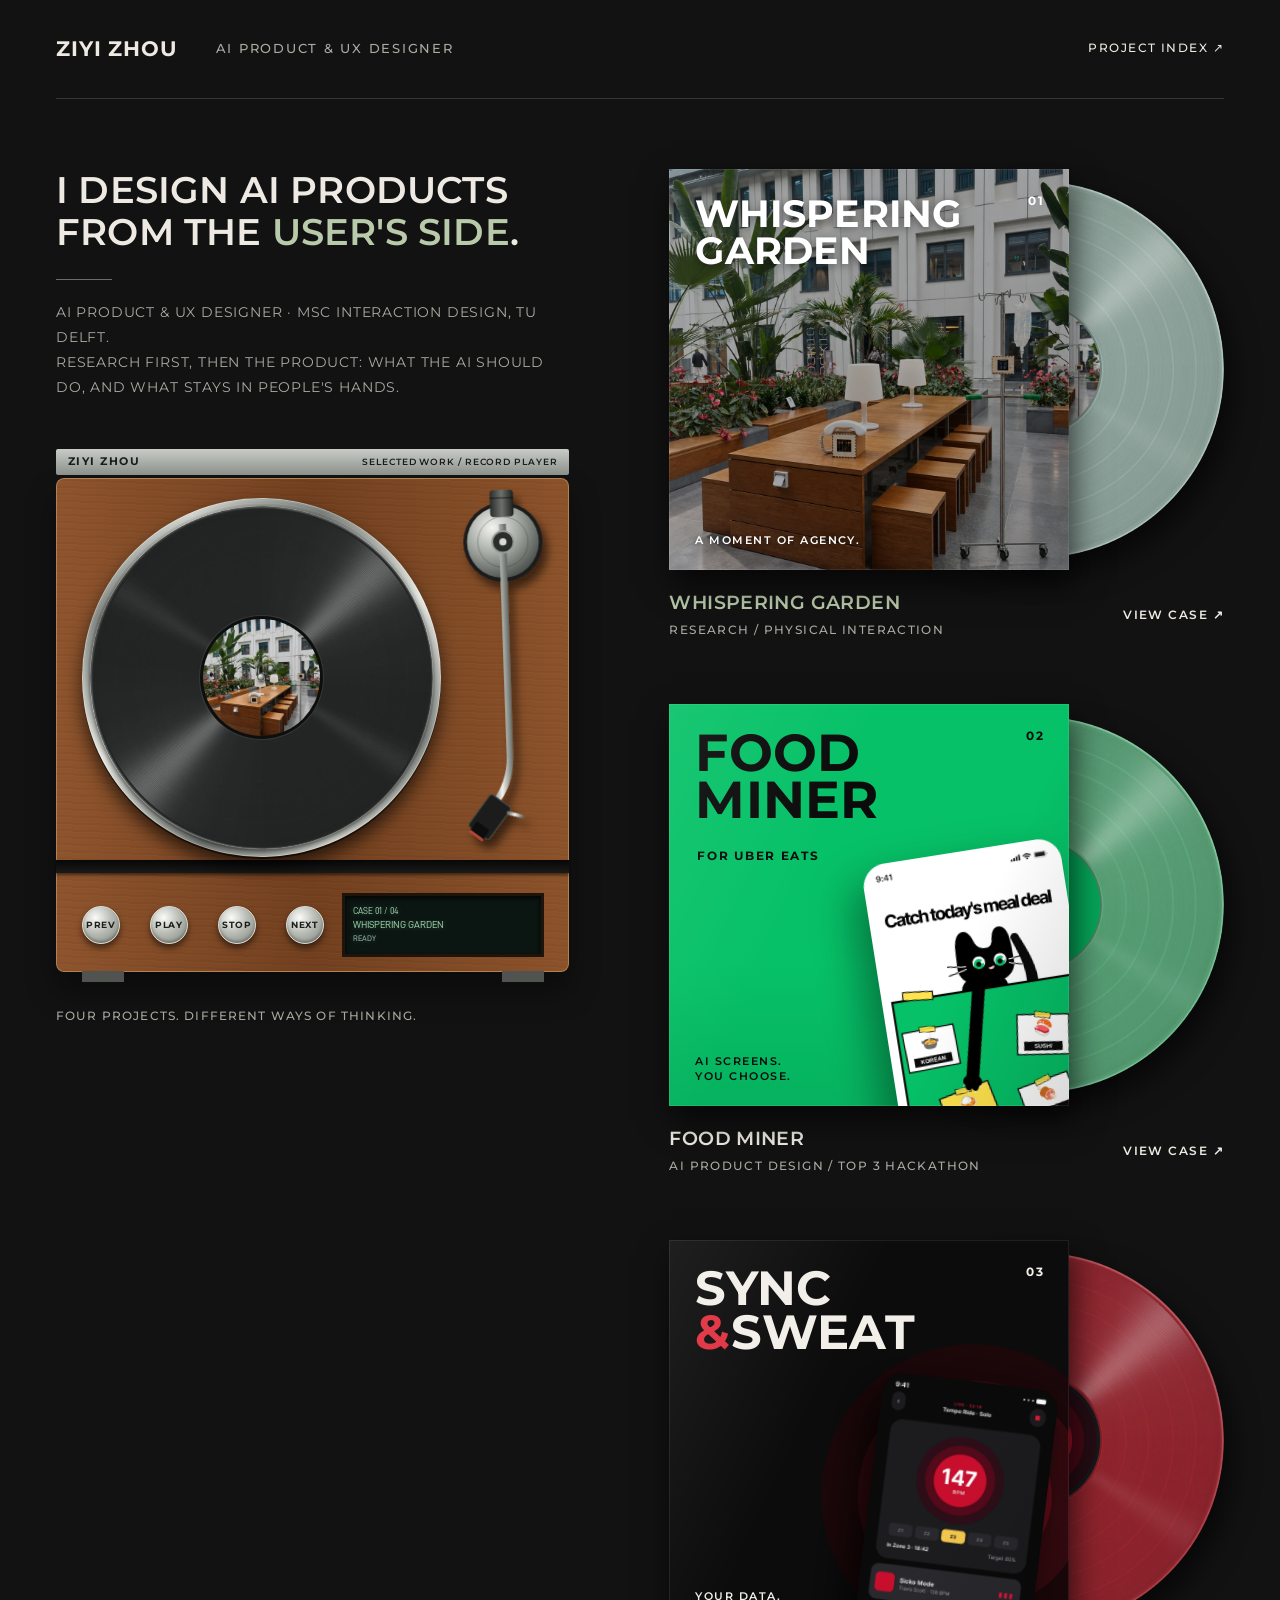
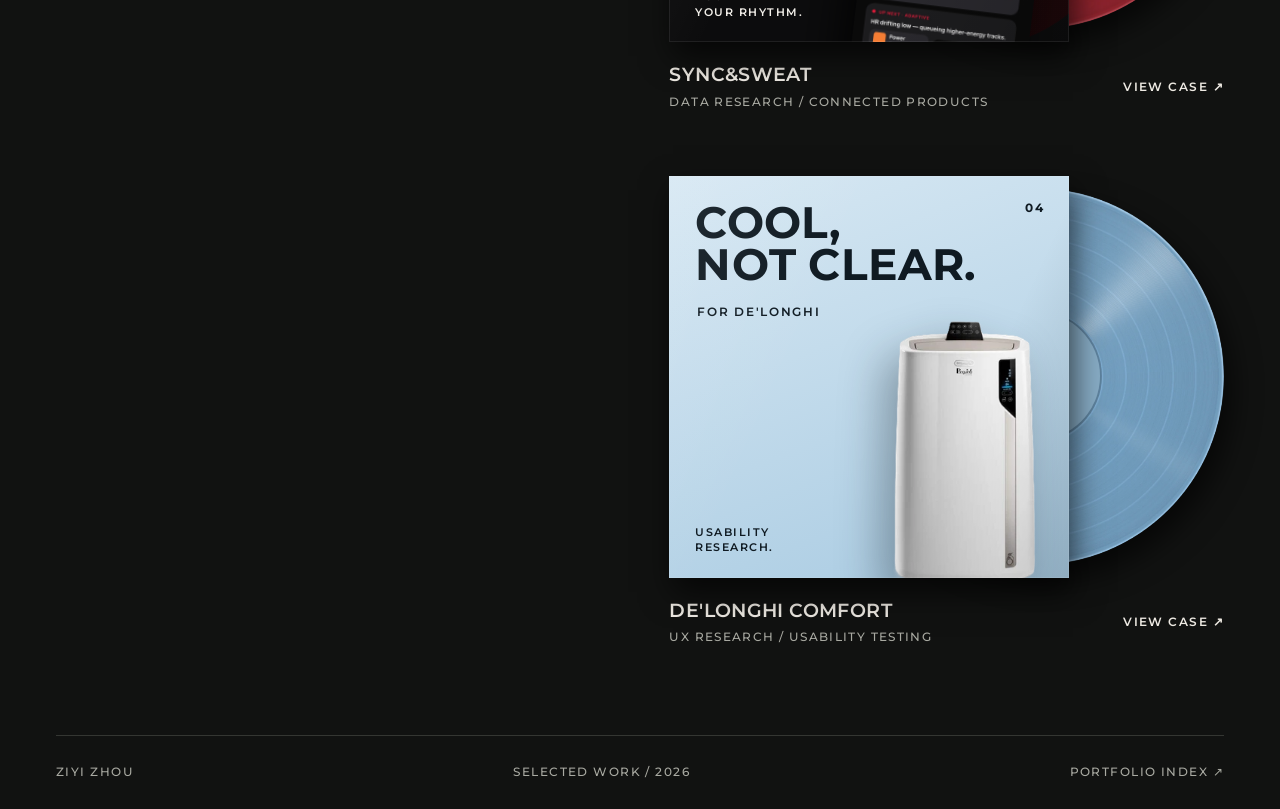
==== commit 57c1eda8: "Add De'Longhi Comfort case study as the fourth record - New delonghi.html: brief, study, task result" ====
--- a/index.html
+++ b/index.html
@@ -6,7 +6,7 @@
 <meta name="description" content="Ziyi Zhou, AI product and UX designer. MSc Interaction Design at TU Delft. Selected work in healthcare, personal data and AI.">
 <link rel="stylesheet" href="vinyl-demo.css">
 <link rel="stylesheet" href="vinyl-retro.css">
-<link rel="stylesheet" href="home.css?v=1">
+<link rel="stylesheet" href="home.css?v=2">
 </head>
 <body class="hd">
 <header><a href="index.html">Ziyi Zhou</a><p>AI Product &amp; UX Designer</p><a href="portfolio-index.html">Project index &#8599;</a></header>
@@ -44,9 +44,9 @@
     </g>
   </g>
 </svg>
-<div class="retro-controls"><div class="transport"><button id="retro-prev" title="Select previous project">Prev</button><button id="retro-play" title="Open selected project">Play</button><button id="retro-stop" title="Stop opening project">Stop</button><button id="retro-next" title="Select next project">Next</button></div><div class="retro-display" aria-live="polite"><span id="retro-track">CASE 01 / 03</span><strong id="retro-title">WHISPERING GARDEN</strong><small id="retro-state">READY</small></div></div>
+<div class="retro-controls"><div class="transport"><button id="retro-prev" title="Select previous project">Prev</button><button id="retro-play" title="Open selected project">Play</button><button id="retro-stop" title="Stop opening project">Stop</button><button id="retro-next" title="Select next project">Next</button></div><div class="retro-display" aria-live="polite"><span id="retro-track">CASE 01 / 04</span><strong id="retro-title">WHISPERING GARDEN</strong><small id="retro-state">READY</small></div></div>
 </div>
-<div class="playback"><p id="status" role="status">Three projects. Different ways of thinking.</p><button id="cancel" hidden>Cancel</button></div>
+<div class="playback"><p id="status" role="status">Four projects. Different ways of thinking.</p><button id="cancel" hidden>Cancel</button></div>
 </section>
 <section class="collection" aria-label="Selected projects">
 <article class="album garden">
@@ -82,6 +82,19 @@
 </button>
 <div class="album-caption"><div><h2>sync&amp;sweat</h2><p>Data research / Connected products</p></div><a href="sync-sweat.html" aria-label="View Sync and Sweat case study">View case &#8599;</a></div>
 </article>
+<article class="album dlg">
+<button class="sleeve" data-href="delonghi.html" data-name="De'Longhi Comfort" data-art="assets/home/vinyl/label-dl.webp" aria-label="Play De'Longhi Comfort">
+<span class="disc peek"><span class="label" style="--art:url(assets/home/vinyl/label-dl.webp)"><small>04 · Side A</small></span></span>
+<span class="jacket">
+  <span class="cover-type">Cool,<br>not clear.</span>
+  <span class="cover-sub">for De'Longhi</span>
+  <span class="cover-no">04</span>
+  <img class="cover-product" src="assets/delonghi/pinguino.webp" alt="De'Longhi Pinguino Care4Me portable air conditioner">
+  <span class="cover-foot">Usability<br>research.</span>
+</span>
+</button>
+<div class="album-caption"><div><h2>De'Longhi Comfort</h2><p>UX research / Usability testing</p></div><a href="delonghi.html" aria-label="View De'Longhi Comfort case study">View case &#8599;</a></div>
+</article>
 </section>
 </main>
 <footer><span>Ziyi Zhou</span><span>Selected work / 2026</span><a href="portfolio-index.html">Portfolio index &#8599;</a></footer>
--- a/home.css
+++ b/home.css
@@ -102,3 +102,13 @@
   .hd .cover-no { display: none; }
   .hd .cover-foot { left: 20px; bottom: 16px; font-size: 9px; }
 }
+
+/* De'Longhi: ice-blue field, dark type, the Pinguino standing in */
+.hd .dlg .peek { background-image: url("assets/home/vinyl/ice.webp"); }
+.hd .dlg .jacket { background: linear-gradient(160deg, #d7e8f3, #a9cbe2); color: #0f1a22; }
+.hd .dlg .cover-type { font-size: 44px; line-height: 0.95; color: #0f1a22; }
+.hd .dlg .cover-sub { position: absolute; z-index: 2; left: 28px; top: 130px; font: 600 12px/1 Montserrat, sans-serif; letter-spacing: 0.14em; text-transform: uppercase; color: #0f1a22; }
+.hd .dlg .cover-no, .hd .dlg .cover-foot { color: #0f1a22; }
+.hd .dlg .cover-product { position: absolute; z-index: 1; right: 8%; bottom: -4%; width: 36%; height: auto; filter: drop-shadow(-14px 20px 22px rgba(15, 26, 34, 0.35)); }
+@media (max-width: 1050px) { .hd .dlg .cover-type { font-size: 34px; } .hd .dlg .cover-sub { top: 104px; left: 20px; } }
+@media (max-width: 700px) { .hd .dlg .cover-type { font-size: 30px; } .hd .dlg .cover-sub { top: 90px; left: 20px; font-size: 10px; } }
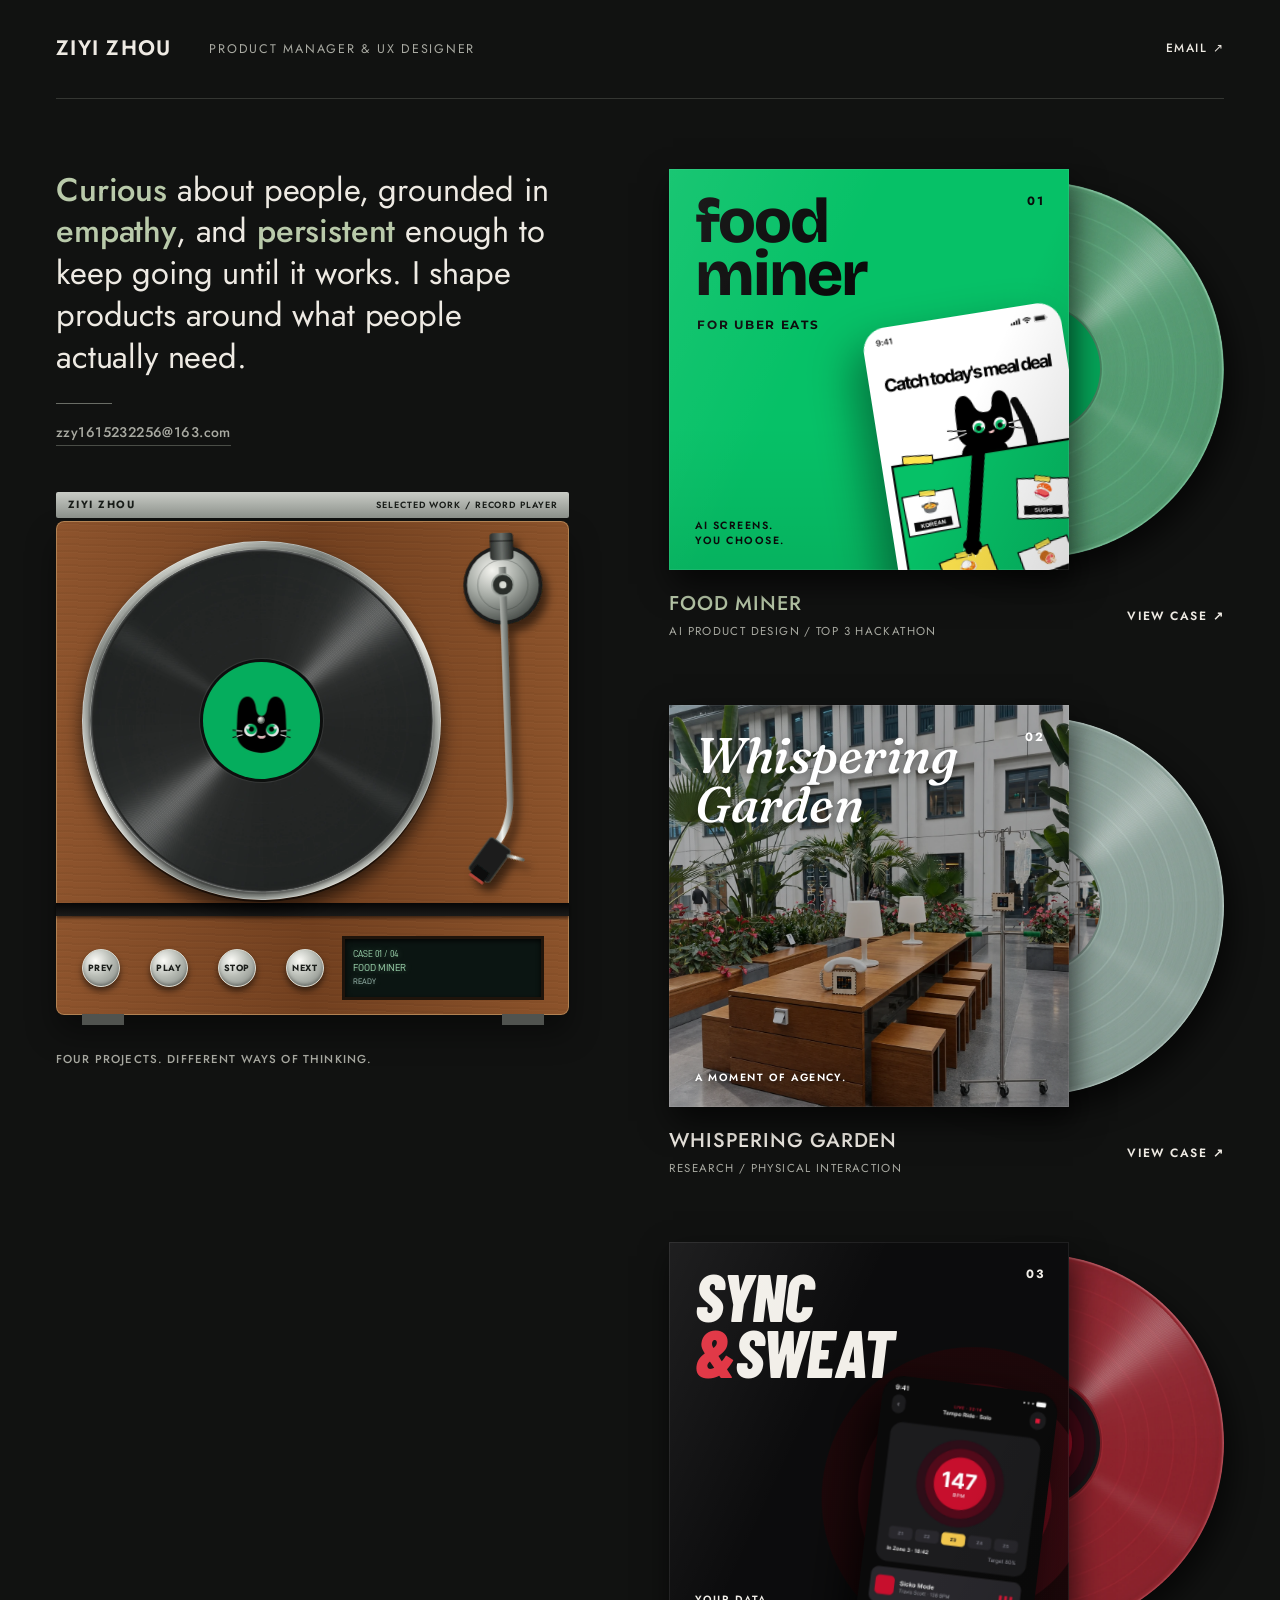
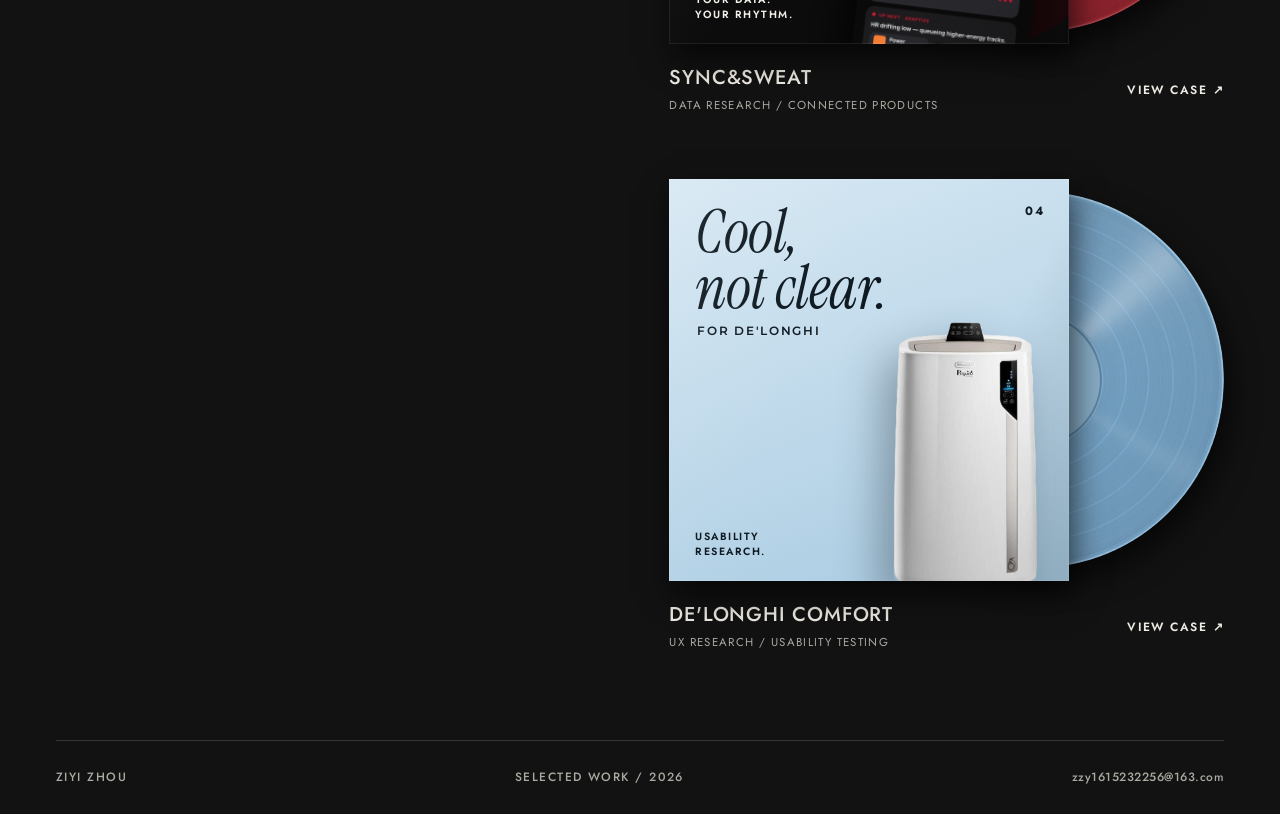
==== commit 17d6afb7: "Homepage statement, email and per-project cover type; Food Miner first; product decisions & metrics " ====
--- a/index.html
+++ b/index.html
@@ -2,18 +2,18 @@
 <html lang="en">
 <head>
 <meta charset="utf-8"><meta name="viewport" content="width=device-width,initial-scale=1">
-<title>Ziyi Zhou | AI Product &amp; UX Designer</title>
-<meta name="description" content="Ziyi Zhou, AI product and UX designer. MSc Interaction Design at TU Delft. Selected work in healthcare, personal data and AI.">
+<title>Ziyi Zhou | Product Manager &amp; UX Designer</title>
+<meta name="description" content="Ziyi Zhou, product manager and UX designer. MSc Interaction Design at TU Delft. Selected work in food delivery, healthcare, personal data and smart home.">
 <link rel="stylesheet" href="vinyl-demo.css">
 <link rel="stylesheet" href="vinyl-retro.css">
-<link rel="stylesheet" href="home.css?v=2">
+<link rel="stylesheet" href="home.css?v=5">
 </head>
-<body class="hd">
-<header><a href="index.html">Ziyi Zhou</a><p>AI Product &amp; UX Designer</p><a href="portfolio-index.html">Project index &#8599;</a></header>
+<body class="hd mix">
+<header><a href="index.html">Ziyi Zhou</a><p>Product Manager &amp; UX Designer</p><a href="mailto:zzy1615232256@163.com">Email &#8599;</a></header>
 <main>
 <section class="studio">
-<h1>I design AI products<br>from the <em>user's side</em>.</h1>
-<p class="intro">AI Product &amp; UX Designer · MSc Interaction Design, TU Delft.<br>Research first, then the product: what the AI should do, and what stays in people's hands.</p>
+<h1><em>Curious</em> about people, grounded in <em>empathy</em>, and <em>persistent</em> enough to keep going until it works. I shape products around what people actually need.</h1>
+<p class="where"><a href="mailto:zzy1615232256@163.com">zzy1615232256@163.com</a></p>
 <div class="deck" id="deck" aria-label="Turntable: drop a project here">
 <div class="retro-name">ZIYI ZHOU <span>Selected work / Record player</span></div>
 <div class="platter"><div class="disc playing-disc"><span class="label" aria-hidden="true"></span></div><i class="spindle"></i></div>
@@ -44,30 +44,30 @@
     </g>
   </g>
 </svg>
-<div class="retro-controls"><div class="transport"><button id="retro-prev" title="Select previous project">Prev</button><button id="retro-play" title="Open selected project">Play</button><button id="retro-stop" title="Stop opening project">Stop</button><button id="retro-next" title="Select next project">Next</button></div><div class="retro-display" aria-live="polite"><span id="retro-track">CASE 01 / 04</span><strong id="retro-title">WHISPERING GARDEN</strong><small id="retro-state">READY</small></div></div>
+<div class="retro-controls"><div class="transport"><button id="retro-prev" title="Select previous project">Prev</button><button id="retro-play" title="Open selected project">Play</button><button id="retro-stop" title="Stop opening project">Stop</button><button id="retro-next" title="Select next project">Next</button></div><div class="retro-display" aria-live="polite"><span id="retro-track">CASE 01 / 04</span><strong id="retro-title">FOOD MINER</strong><small id="retro-state">READY</small></div></div>
 </div>
 <div class="playback"><p id="status" role="status">Four projects. Different ways of thinking.</p><button id="cancel" hidden>Cancel</button></div>
 </section>
 <section class="collection" aria-label="Selected projects">
-<article class="album garden">
-<button class="sleeve" data-href="whispering-garden.html" data-name="Whispering Garden" data-art="assets/whispering-garden/garden-cover-photocomposite.webp" aria-label="Play Whispering Garden">
-<span class="disc peek"><span class="label" style="--art:url(assets/whispering-garden/garden-cover-photocomposite.webp)"><small>01 · Side A</small></span></span>
-<span class="jacket"><img src="assets/whispering-garden/garden-cover-photocomposite.webp" alt="Whispering Garden listening objects in a hospital garden"><span class="cover-type">Whispering<br>Garden</span><span class="cover-no">01</span><span class="cover-foot">A moment of agency.</span></span>
-</button>
-<div class="album-caption"><div><h2>Whispering Garden</h2><p>Research / Physical interaction</p></div><a href="whispering-garden.html" aria-label="View Whispering Garden case study">View case &#8599;</a></div>
-</article>
 <article class="album food">
 <button class="sleeve" data-href="food-miner.html" data-name="Food Miner" data-art="assets/home/vinyl/label-food.webp" aria-label="Play Food Miner">
-<span class="disc peek"><span class="label" style="--art:url(assets/home/vinyl/label-food.webp)"><small>02 · Side A</small></span></span>
+<span class="disc peek"><span class="label" style="--art:url(assets/home/vinyl/label-food.webp)"><small>01 · Side A</small></span></span>
 <span class="jacket">
   <span class="cover-type">Food<br>Miner</span>
   <span class="cover-sub">for Uber Eats</span>
-  <span class="cover-no">02</span>
+  <span class="cover-no">01</span>
   <img class="cover-phone" src="assets/uber-eats/screens/catch.webp" alt="Food Miner catch screen: the cat's arm reaches for a cuisine card">
   <span class="cover-foot">AI screens.<br>You choose.</span>
 </span>
 </button>
 <div class="album-caption"><div><h2>Food Miner</h2><p>AI product design / Top 3 Hackathon</p></div><a href="food-miner.html" aria-label="View Food Miner case study">View case &#8599;</a></div>
+</article>
+<article class="album garden">
+<button class="sleeve" data-href="whispering-garden.html" data-name="Whispering Garden" data-art="assets/whispering-garden/garden-cover-photocomposite.webp" aria-label="Play Whispering Garden">
+<span class="disc peek"><span class="label" style="--art:url(assets/whispering-garden/garden-cover-photocomposite.webp)"><small>02 · Side A</small></span></span>
+<span class="jacket"><img src="assets/whispering-garden/garden-cover-photocomposite.webp" alt="Whispering Garden listening objects in a hospital garden"><span class="cover-type">Whispering<br>Garden</span><span class="cover-no">02</span><span class="cover-foot">A moment of agency.</span></span>
+</button>
+<div class="album-caption"><div><h2>Whispering Garden</h2><p>Research / Physical interaction</p></div><a href="whispering-garden.html" aria-label="View Whispering Garden case study">View case &#8599;</a></div>
 </article>
 <article class="album sync">
 <button class="sleeve" data-href="sync-sweat.html" data-name="sync&sweat" data-art="assets/home/vinyl/label-sync.webp" aria-label="Play sync and sweat">
@@ -97,7 +97,7 @@
 </article>
 </section>
 </main>
-<footer><span>Ziyi Zhou</span><span>Selected work / 2026</span><a href="portfolio-index.html">Portfolio index &#8599;</a></footer>
+<footer><span>Ziyi Zhou</span><span>Selected work / 2026</span><a href="mailto:zzy1615232256@163.com">zzy1615232256@163.com</a></footer>
 <script src="vinyl-demo.js"></script>
 <script>
   // put the selected project's artwork on the turntable label
--- a/home.css
+++ b/home.css
@@ -112,3 +112,37 @@
 .hd .dlg .cover-product { position: absolute; z-index: 1; right: 8%; bottom: -4%; width: 36%; height: auto; filter: drop-shadow(-14px 20px 22px rgba(15, 26, 34, 0.35)); }
 @media (max-width: 1050px) { .hd .dlg .cover-type { font-size: 34px; } .hd .dlg .cover-sub { top: 104px; left: 20px; } }
 @media (max-width: 700px) { .hd .dlg .cover-type { font-size: 30px; } .hd .dlg .cover-sub { top: 90px; left: 20px; font-size: 10px; } }
+
+/* ---------- personal statement: Jost (Futura-like), sentence case ---------- */
+@font-face { font-family: Jost; src: url("assets/fonts/home/Jost.ttf") format("truetype"); font-weight: 100 900; font-display: swap; }
+.hd .studio h1 { max-width: 15.5em; font: 400 clamp(28px, 2.55vw, 38px)/1.28 Jost, Futura, "Century Gothic", sans-serif; letter-spacing: -0.005em; text-transform: none; color: #eeeae3; margin-bottom: 26px; }
+.hd .studio h1 em { font-style: normal; font-weight: 500; color: var(--accent); }
+.hd .where { margin: 0; }
+.hd .where::before { content: ""; display: block; width: 56px; height: 1px; margin-bottom: 18px; background: #6a6d66; }
+.hd .where a { font: 500 14px/1.4 Montserrat, sans-serif; letter-spacing: 0.03em; text-transform: none; color: var(--muted); border-bottom: 1px solid #4a4d47; padding-bottom: 3px; transition: color .2s, border-color .2s; }
+.hd .where a:hover { color: var(--accent); border-color: var(--accent); }
+.hd footer a { text-transform: none; letter-spacing: 0.04em; }
+@media (max-width: 700px) { .hd .studio h1 { font-size: 25px; } }
+
+/* ---------- homepage type: Jost everywhere except the LCD readout ---------- */
+.hd header > a:first-child, .hd header p, .hd header > a:last-child, .hd footer, .hd footer a,
+.hd .playback, .hd .album-caption h2, .hd .album-caption p, .hd .album-caption a,
+.hd .retro-name, .hd .retro-name span, .hd .transport button, .hd .cover-foot, .hd .cover-sub, .hd .cover-no, .hd .peek .label small, .hd .where a { font-family: Jost, Futura, "Century Gothic", sans-serif; }
+.hd header > a:first-child { font-weight: 600; letter-spacing: 0.06em; }
+.hd header p, .hd .album-caption p { font-weight: 400; }
+.hd .album-caption h2 { font-weight: 500; font-size: 20px; letter-spacing: 0.04em; }
+.hd .cover-type { font-family: Jost, Futura, sans-serif; font-weight: 600; }
+
+/* ---------- option B: each record gets its own cover type ---------- */
+@font-face { font-family: "Bricolage"; src: url("assets/fonts/home/Bricolage-800.woff2") format("woff2"); font-weight: 800; font-display: swap; }
+@font-face { font-family: "Fraunces"; src: url("assets/fonts/home/Fraunces-500i.woff2") format("woff2"); font-weight: 500; font-style: italic; font-display: swap; }
+@font-face { font-family: "Barlow Condensed"; src: url("assets/fonts/home/BarlowCond-800i.woff2") format("woff2"); font-weight: 800; font-style: italic; font-display: swap; }
+@font-face { font-family: "Instrument Serif"; src: url("assets/fonts/home/InstrumentSerif-i.woff2") format("woff2"); font-weight: 400; font-style: italic; font-display: swap; }
+.mix .food .cover-type { font: 800 62px/0.86 Bricolage, sans-serif; letter-spacing: -0.035em; text-transform: lowercase; }
+.mix .food .cover-sub { top: 150px; }
+.mix .garden .cover-type { font: italic 500 50px/0.98 Fraunces, Georgia, serif; letter-spacing: -0.01em; text-transform: none; }
+.mix .sync .cover-type { font: italic 800 66px/0.84 "Barlow Condensed", sans-serif; letter-spacing: -0.01em; text-transform: uppercase; }
+.mix .dlg .cover-type { font: italic 400 60px/0.92 "Instrument Serif", Georgia, serif; letter-spacing: -0.01em; text-transform: none; }
+.mix .dlg .cover-sub { top: 146px; }
+@media (max-width: 1050px) { .mix .food .cover-type { font-size: 48px; } .mix .garden .cover-type { font-size: 38px; } .mix .sync .cover-type { font-size: 50px; } .mix .dlg .cover-type { font-size: 46px; } .mix .food .cover-sub, .mix .dlg .cover-sub { top: 118px; } }
+@media (max-width: 700px) { .mix .food .cover-type { font-size: 40px; } .mix .garden .cover-type { font-size: 32px; } .mix .sync .cover-type { font-size: 42px; } .mix .dlg .cover-type { font-size: 38px; } .mix .food .cover-sub, .mix .dlg .cover-sub { top: 96px; } }
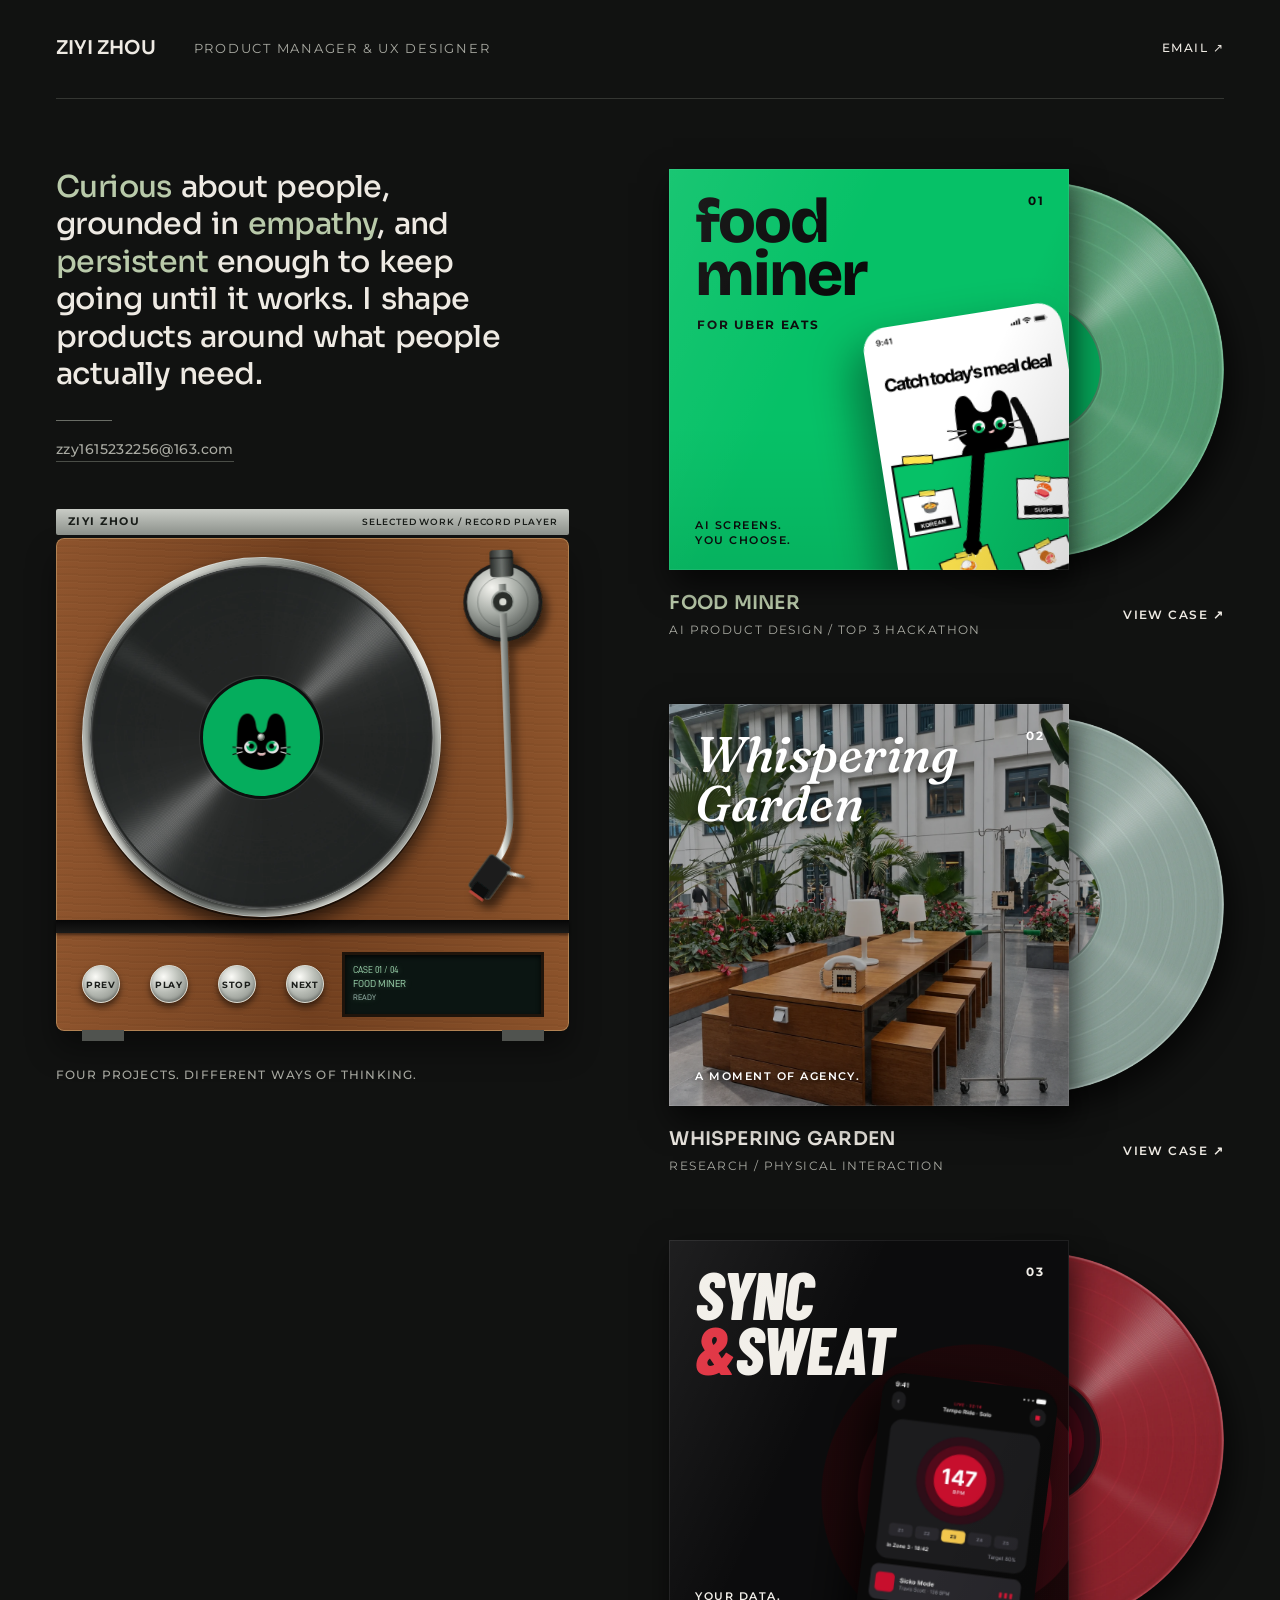
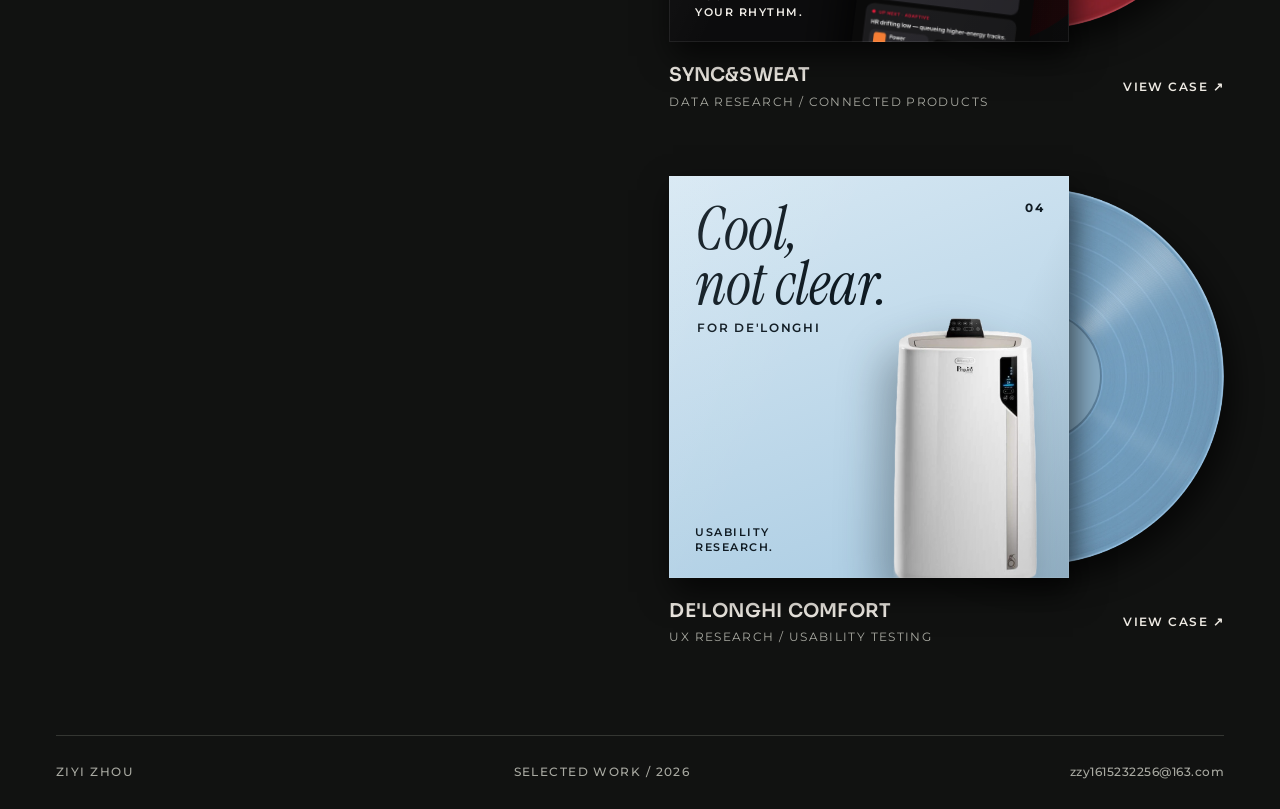
==== commit 4c5c9c1e: "Sora headings with Montserrat body; vinyl record cursor - type.css: Sora for headings on every page," ====
--- a/index.html
+++ b/index.html
@@ -7,6 +7,8 @@
 <link rel="stylesheet" href="vinyl-demo.css">
 <link rel="stylesheet" href="vinyl-retro.css">
 <link rel="stylesheet" href="home.css?v=5">
+<link rel="stylesheet" href="cursor.css?v=1">
+<link rel="stylesheet" href="type.css?v=3">
 </head>
 <body class="hd mix">
 <header><a href="index.html">Ziyi Zhou</a><p>Product Manager &amp; UX Designer</p><a href="mailto:zzy1615232256@163.com">Email &#8599;</a></header>
@@ -110,4 +112,5 @@
     new MutationObserver(sync).observe(title, { childList: true, characterData: true, subtree: true }); sync();
   })();
 </script>
+<script src="cursor.js?v=1"></script>
 </body></html>
--- a/cursor.css
+++ b/cursor.css
@@ -0,0 +1,26 @@
+/* Vinyl cursor: a small record that spins, and starts "playing" over anything clickable.
+   Only for real mice; touch screens and reduced-motion keep their defaults. */
+@media (hover: hover) and (pointer: fine) {
+  html.vc-on, html.vc-on * { cursor: none !important; }
+  html.vc-on input, html.vc-on textarea, html.vc-on [contenteditable] { cursor: text !important; }
+  .vc { position: fixed; left: 0; top: 0; z-index: 2147483647; pointer-events: none; width: 0; height: 0; opacity: 0; transition: opacity .2s; }
+  .vc.is-in { opacity: 1; }
+  .vc-disc { position: absolute; left: -12px; top: -12px; width: 24px; height: 24px; border-radius: 50%;
+    background:
+      radial-gradient(circle, #0b0b0b 0 7%, var(--vc-label, #b9caaa) 7.5% 30%, transparent 31%),
+      repeating-radial-gradient(circle, #1c1c1c 0 1px, #2c2c2c 1px 2px),
+      #1c1c1c;
+    box-shadow: 0 0 0 1px rgba(255, 255, 255, 0.22), 0 3px 8px rgba(0, 0, 0, 0.45);
+    transition: transform .28s cubic-bezier(.3, 1.4, .5, 1), left .28s, top .28s, width .28s, height .28s; }
+  .vc-disc::after { content: ""; position: absolute; inset: 0; border-radius: 50%;
+    background: conic-gradient(from 30deg, transparent 0 18%, rgba(255, 255, 255, 0.22) 24%, transparent 30% 68%, rgba(255, 255, 255, 0.14) 74%, transparent 80%);
+    animation: vc-spin 1.8s linear infinite; }
+  .vc-play { position: absolute; left: 50%; top: 50%; width: 0; height: 0; border-style: solid; border-width: 5px 0 5px 8px; border-color: transparent transparent transparent #111; transform: translate(-35%, -50%) scale(0); transition: transform .2s; }
+  .vc.is-link .vc-disc { left: -22px; top: -22px; width: 44px; height: 44px; }
+  .vc.is-link .vc-disc::after { animation-duration: .7s; }
+  .vc.is-link .vc-play { transform: translate(-35%, -50%) scale(1); }
+  .vc.is-down .vc-disc { transform: scale(.82); }
+  .vc.is-text .vc-disc { opacity: .35; }
+  @keyframes vc-spin { to { transform: rotate(360deg); } }
+}
+@media (prefers-reduced-motion: reduce) { .vc-disc::after { animation: none !important; } }
--- a/type.css
+++ b/type.css
@@ -0,0 +1,31 @@
+/* Type: Sora for headings, Montserrat for reading text.
+   Loaded last on every page; the per-project cover titles keep their own faces. */
+@font-face { font-family: Sora; src: url("assets/fonts/home/Sora-500.woff2") format("woff2"); font-weight: 500; font-display: swap; }
+@font-face { font-family: Sora; src: url("assets/fonts/home/Sora-600.woff2") format("woff2"); font-weight: 600; font-display: swap; }
+@font-face { font-family: Montserrat; src: url("assets/fonts/home/Montserrat.woff2") format("woff2"); font-weight: 100 900; font-display: swap; }
+
+/* ---------- case studies ---------- */
+:root { --head: Sora, "Helvetica Neue", Arial, sans-serif; --display: Montserrat, "Helvetica Neue", Arial, sans-serif; --read: Montserrat, "Helvetica Neue", Arial, sans-serif; }
+body:not(.hd) h2, body:not(.hd) .h2 { font-family: var(--head); font-weight: 500; font-size: clamp(28px, 3.1vw, 46px); line-height: 1.15; letter-spacing: -0.025em; }
+body:not(.hd) h3, body:not(.hd) .h3, body:not(.hd) h2.h3 { font-family: var(--head); font-weight: 600; font-size: 20px; line-height: 1.3; letter-spacing: -0.01em; }
+body:not(.hd) h4 { font-family: var(--head) !important; font-weight: 600 !important; font-size: 18px !important; line-height: 1.3 !important; letter-spacing: -0.01em !important; }
+body:not(.hd) .lede { font-family: var(--read); font-weight: 400; }
+body:not(.hd) .takeaway { font-family: var(--head); font-weight: 500; font-size: clamp(26px, 2.8vw, 40px); line-height: 1.18; }
+body:not(.hd) .rail .who strong { font-family: var(--head); font-weight: 600; font-size: 17px; }
+body:not(.hd) .next .big { font-family: var(--head); font-weight: 600; }
+body:not(.hd) strong, body:not(.hd) b { font-weight: 700; }
+body:not(.hd) blockquote { font-family: var(--read) !important; font-style: italic; }
+
+
+/* ---------- homepage ---------- */
+.hd header > a:first-child, .hd .album-caption h2 { font-family: Sora, sans-serif !important; font-weight: 600 !important; }
+.hd header > a:first-child { font-size: 19px; font-weight: 600 !important; letter-spacing: 0.01em; }
+.hd .album-caption h2 { font-size: 19px; letter-spacing: 0.01em; }
+.hd .studio h1 { font: 500 clamp(27px, 2.35vw, 35px)/1.25 Sora, sans-serif; letter-spacing: -0.02em; max-width: 16em; }
+.hd .studio h1 em { font-weight: 500; }
+.hd header p, .hd header > a:last-child, .hd footer, .hd footer a, .hd .playback, .hd .album-caption p, .hd .album-caption a,
+.hd .retro-name, .hd .retro-name span, .hd .transport button, .hd .cover-foot, .hd .cover-sub, .hd .cover-no, .hd .where a { font-family: Montserrat, sans-serif !important; }
+
+
+:root :is(h2,h3,h4,.takeaway,.big), .hd .studio h1, .hd .album-caption h2 { word-spacing: 0.08em; }
+body:not(.hd) h3, body:not(.hd) h4 { letter-spacing: 0 !important; }
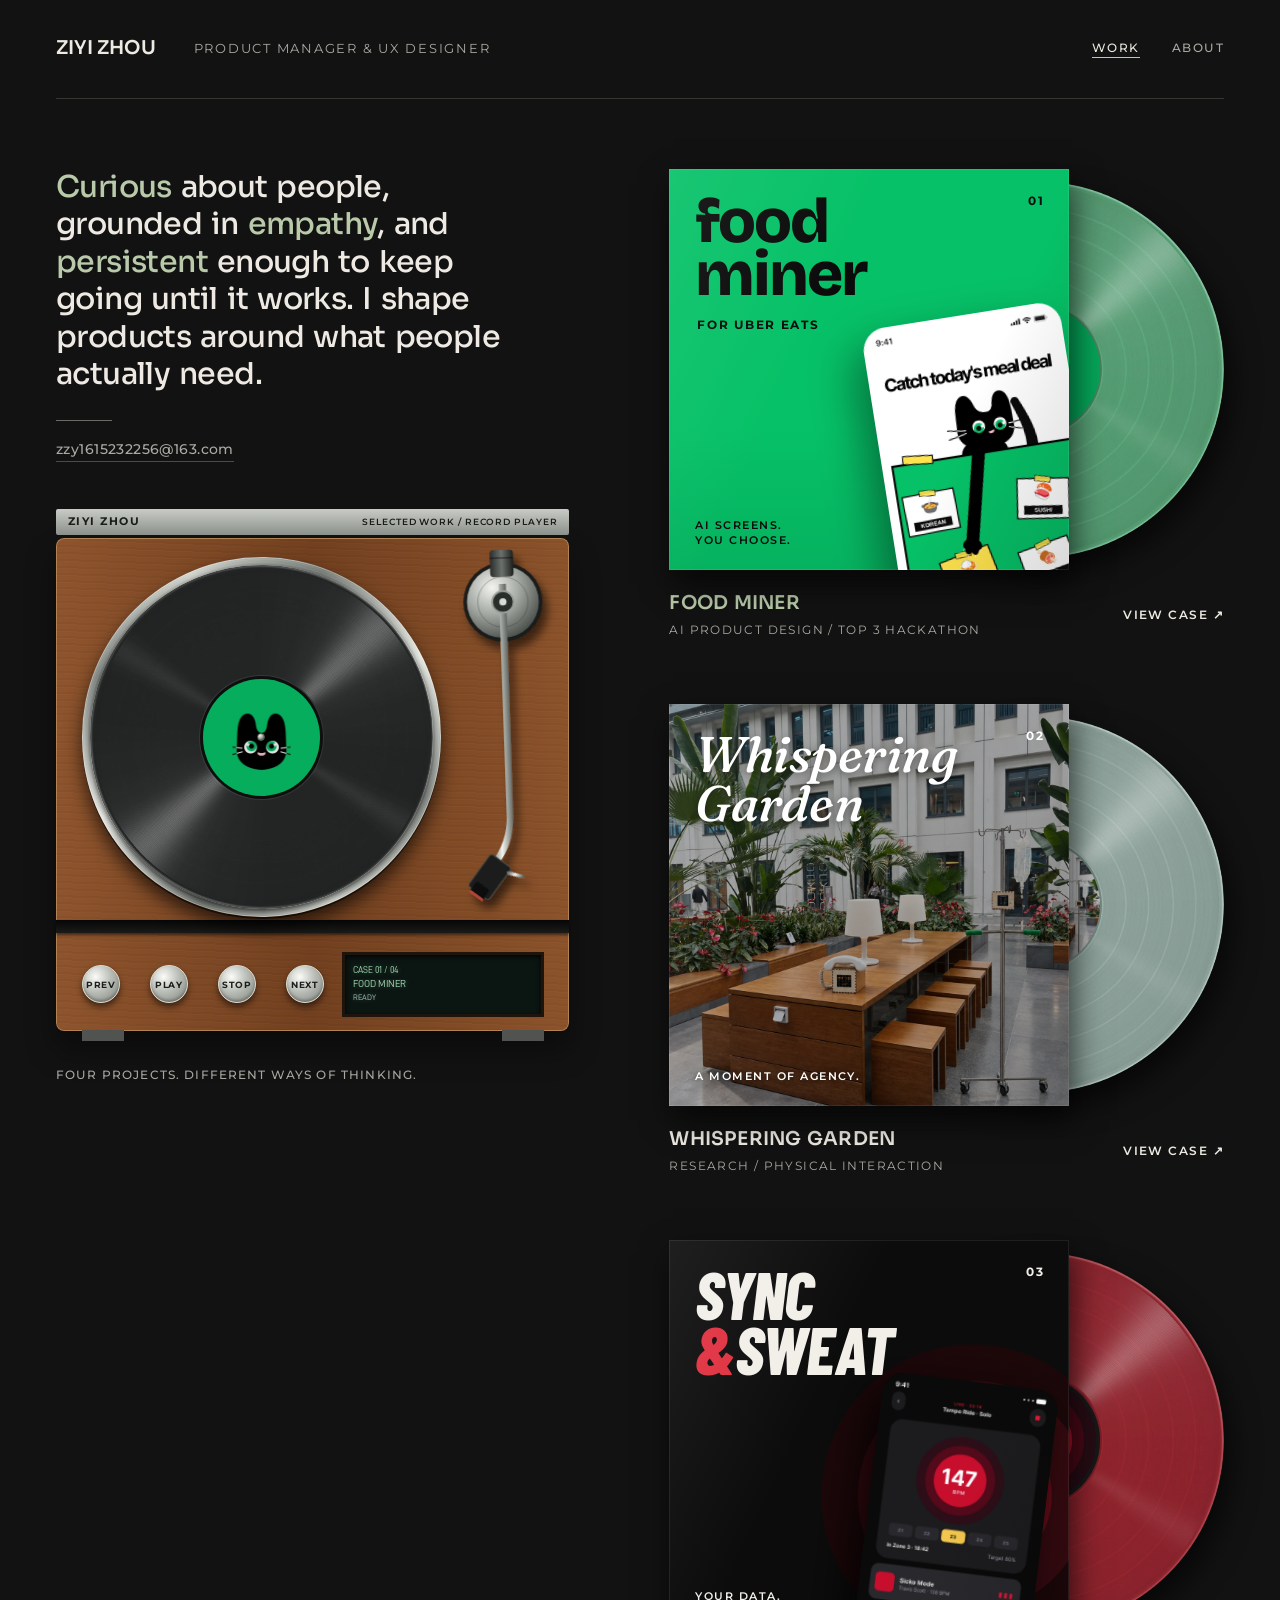
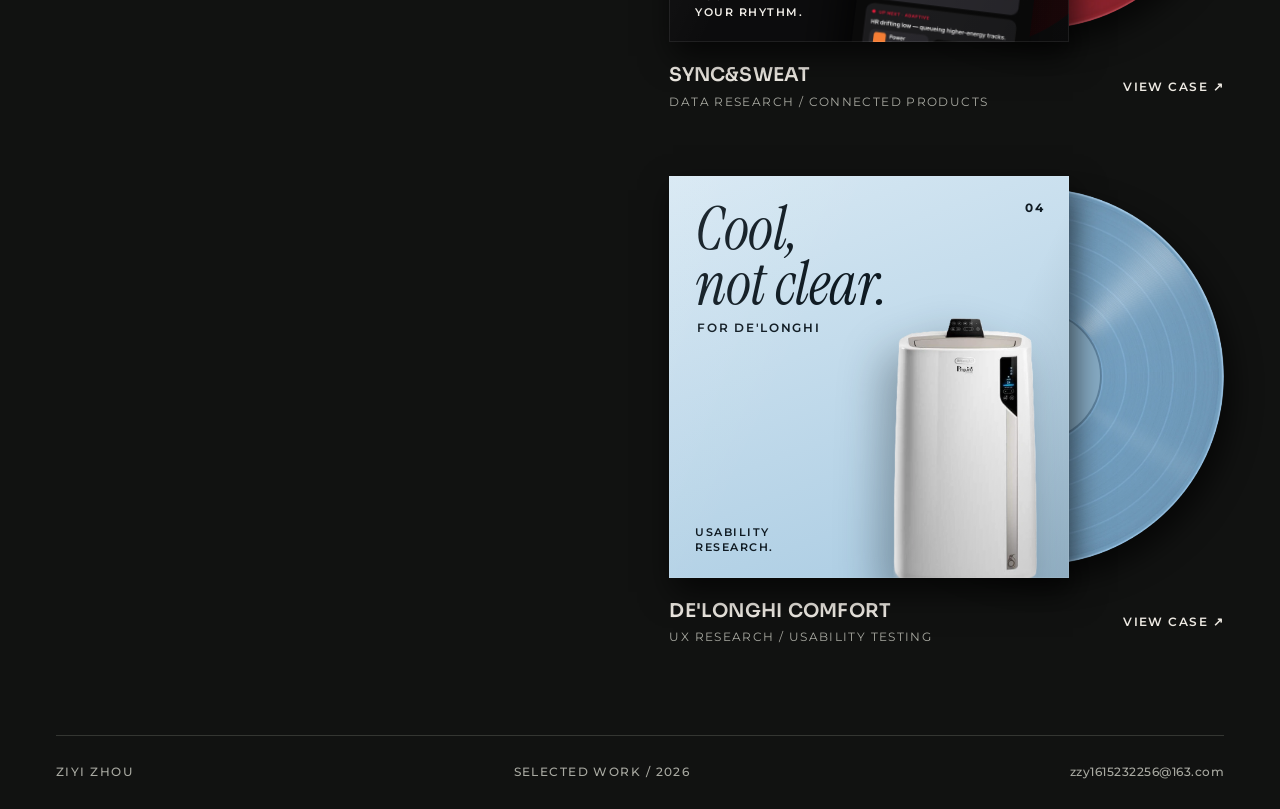
==== commit e3411cf4: "Add About page and Work/About header nav About page (liner notes, Side A/B tracklist, illustrated po" ====
--- a/index.html
+++ b/index.html
@@ -11,7 +11,7 @@
 <link rel="stylesheet" href="type.css?v=3">
 </head>
 <body class="hd mix">
-<header><a href="index.html">Ziyi Zhou</a><p>Product Manager &amp; UX Designer</p><a href="mailto:zzy1615232256@163.com">Email &#8599;</a></header>
+<header><a href="index.html">Ziyi Zhou</a><p>Product Manager &amp; UX Designer</p><nav><a href="index.html" aria-current="page">Work</a><a href="about.html">About</a></nav></header>
 <main>
 <section class="studio">
 <h1><em>Curious</em> about people, grounded in <em>empathy</em>, and <em>persistent</em> enough to keep going until it works. I shape products around what people actually need.</h1>
--- a/home.css
+++ b/home.css
@@ -146,3 +146,9 @@
 .mix .dlg .cover-sub { top: 146px; }
 @media (max-width: 1050px) { .mix .food .cover-type { font-size: 48px; } .mix .garden .cover-type { font-size: 38px; } .mix .sync .cover-type { font-size: 50px; } .mix .dlg .cover-type { font-size: 46px; } .mix .food .cover-sub, .mix .dlg .cover-sub { top: 118px; } }
 @media (max-width: 700px) { .mix .food .cover-type { font-size: 40px; } .mix .garden .cover-type { font-size: 32px; } .mix .sync .cover-type { font-size: 42px; } .mix .dlg .cover-type { font-size: 38px; } .mix .food .cover-sub, .mix .dlg .cover-sub { top: 96px; } }
+
+/* header nav: Work / About */
+.hd header nav { margin-left: auto; display: flex; gap: 32px; }
+.hd header nav a { font: 500 12px/1.4 Montserrat, sans-serif; letter-spacing: 0.12em; text-transform: uppercase; color: var(--muted); }
+.hd header nav a:hover, .hd header nav a[aria-current] { color: #eeeae3; }
+.hd header nav a[aria-current] { box-shadow: 0 1px 0 var(--accent); }
